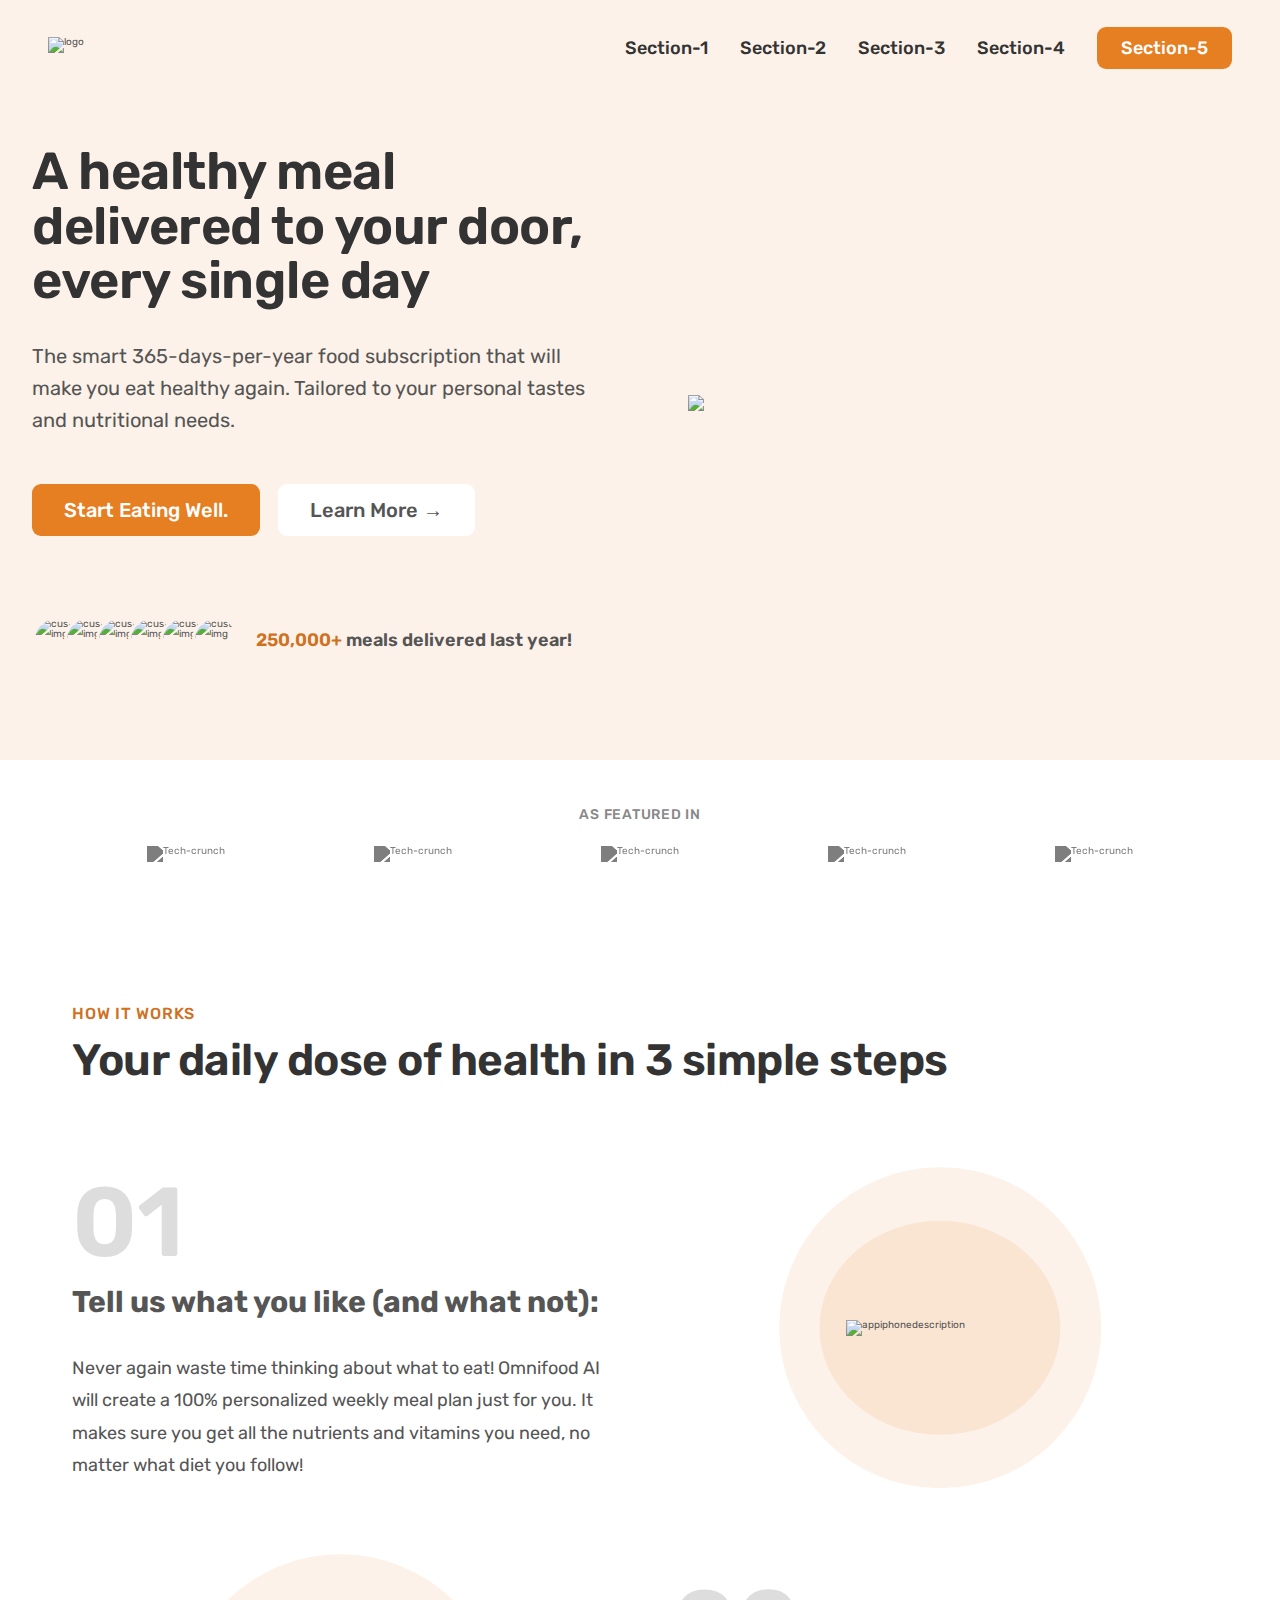
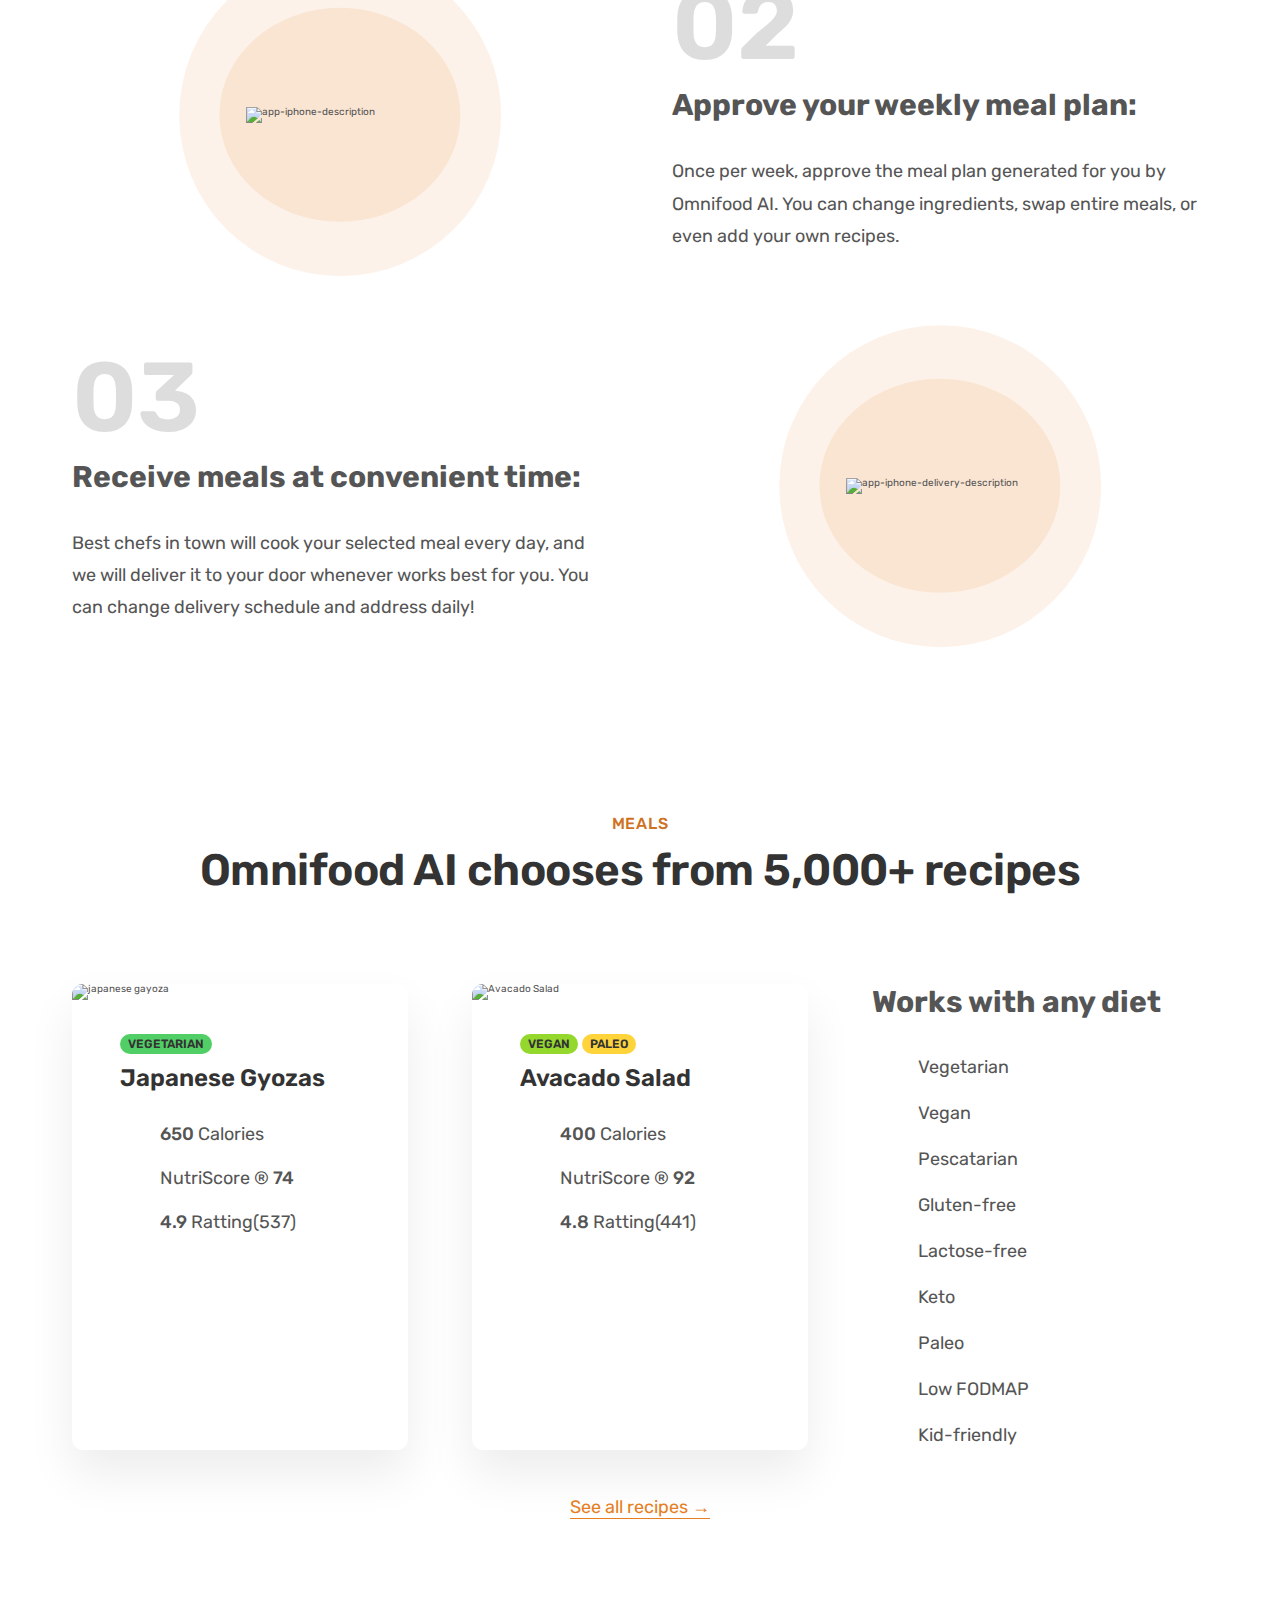
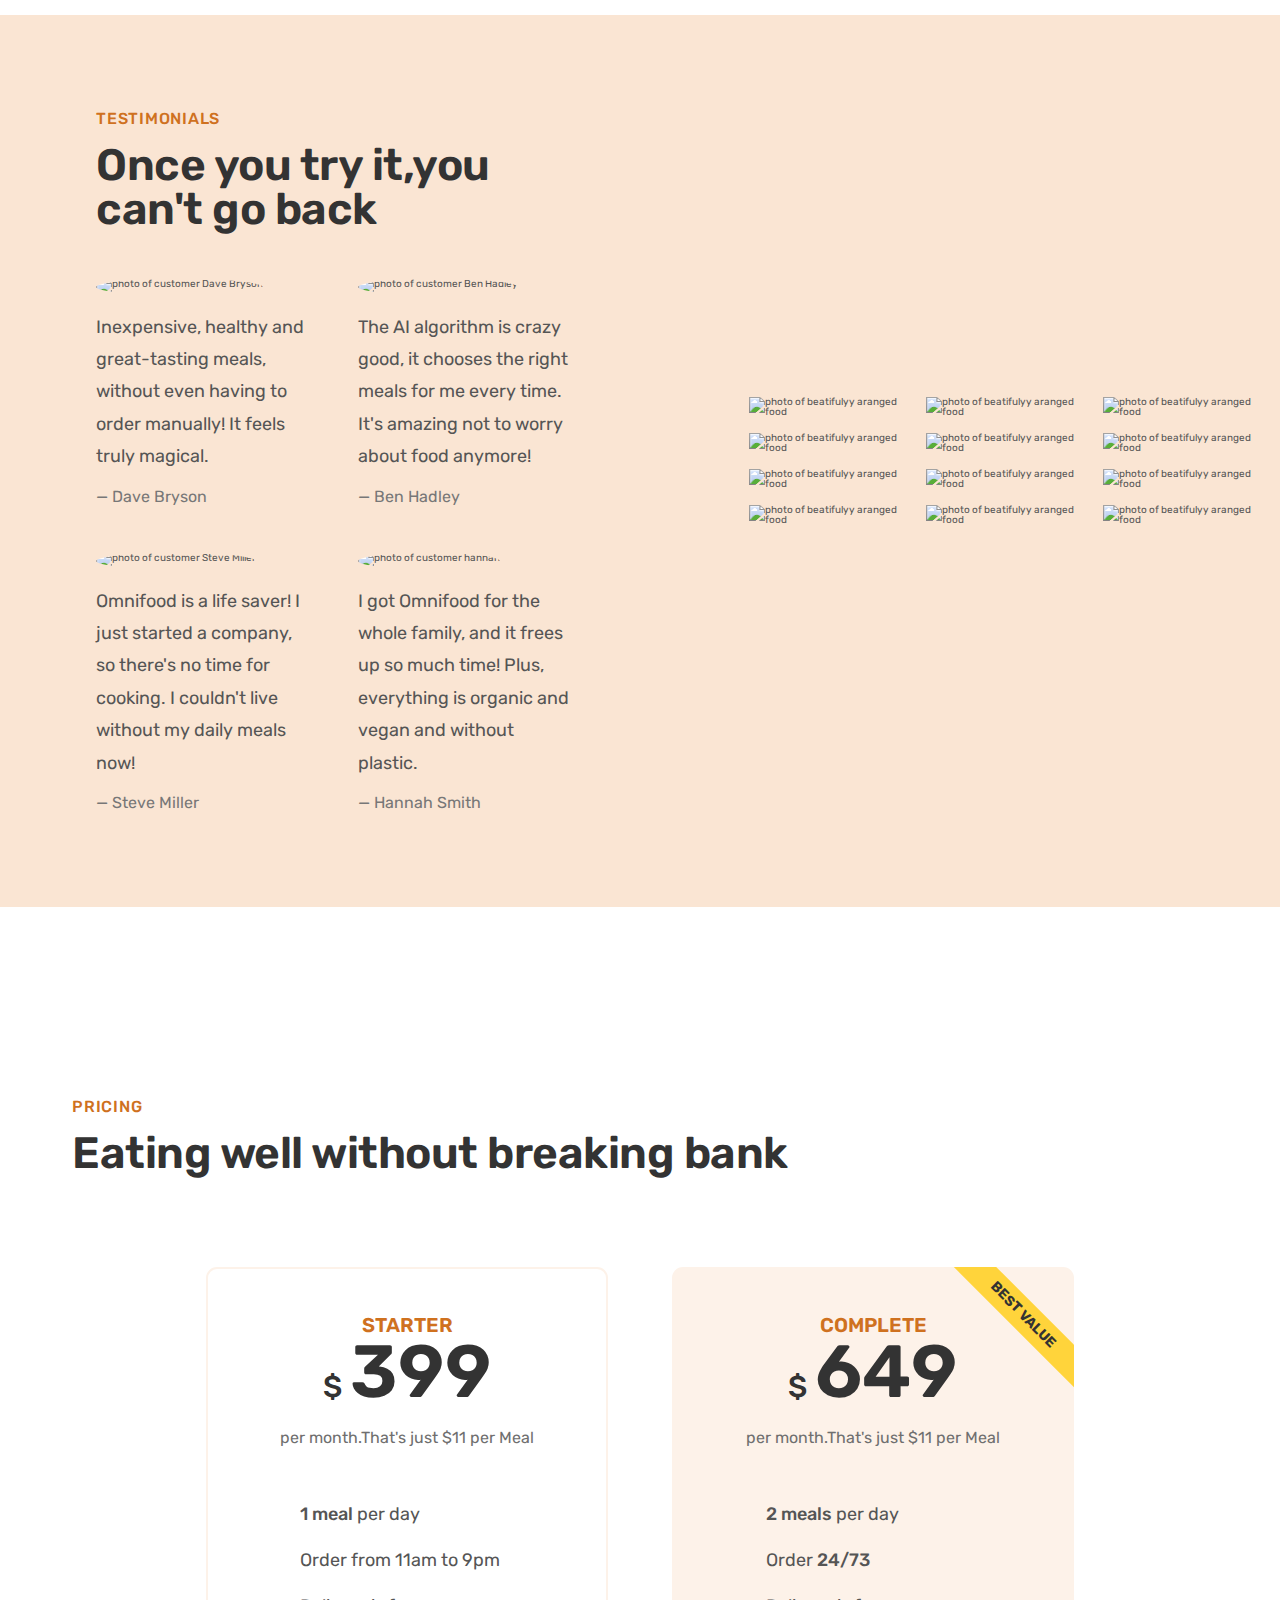
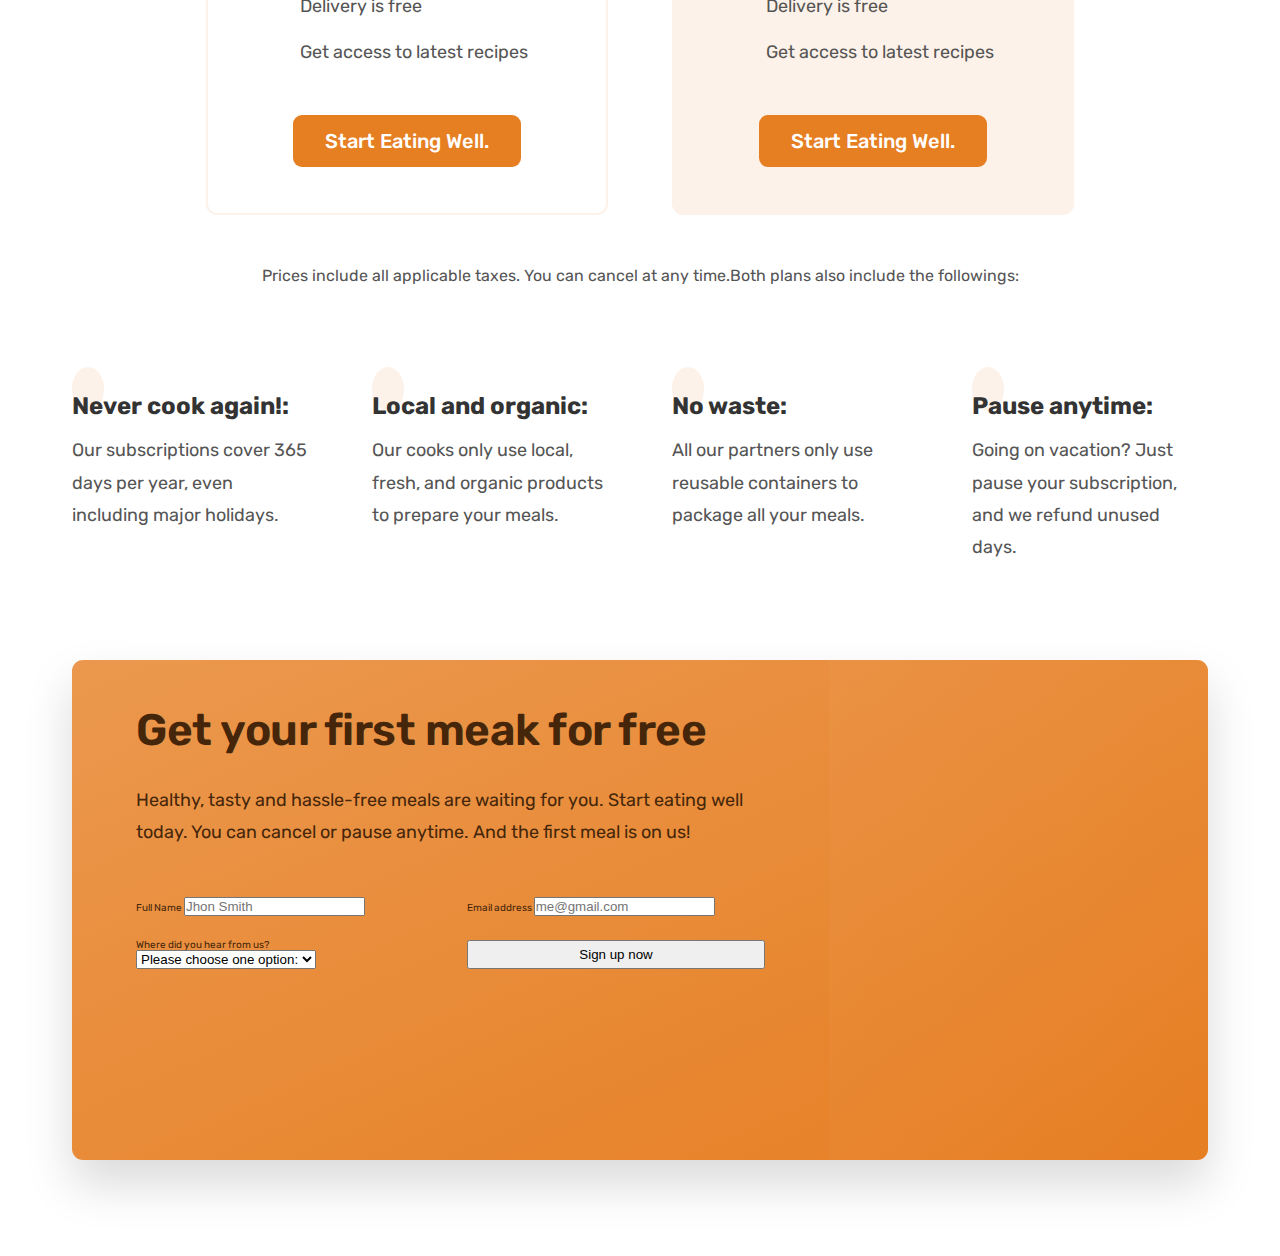
==== page.html @ 3b4ee0fd "todays work on project" ====
<!DOCTYPE html>
<html lang="en">
  <head>
    <meta charset="UTF-8" />
    <meta name="viewport" content="width=device-width, initial-scale=1.0" />
    <title>Document</title>
    <script
      type="module"
      src="https://unpkg.com/ionicons@7.1.0/dist/ionicons/ionicons.esm.js"
    ></script>
    <script
      nomodule
      src="https://unpkg.com/ionicons@7.1.0/dist/ionicons/ionicons.js"
    ></script>
    <link href="./general.css" rel="stylesheet" />
    <link href="./style.css" rel="stylesheet" />
    <link rel="preconnect" href="https://fonts.googleapis.com" />
    <link rel="preconnect" href="https://fonts.gstatic.com" crossorigin />
    <link
      href="https://fonts.googleapis.com/css2?family=Hind:wght@300;400;500;600;700&family=Inter:wght@100..900&display=swap"
      rel="stylesheet"
    />
    <link
      href="https://fonts.googleapis.com/css2?family=Hind:wght@300;400;500;600;700&family=Inter:wght@100..900&family=Rubik:ital,wght@0,300..900;1,300..900&display=swap"
      rel="stylesheet"
    />
  </head>
  <body>
    <header class="header">
      <img class="logo" alt="logo" src="./content/img/omnifood-logo.png" />
      <nav class="Head-Nav">
        <ul class="Head-Nav-List">
          <li><a class="Head-Nav-link" href="#section1">Section-1</a></li>
          <li><a class="Head-Nav-link" href="#section2">Section-2</a></li>
          <li><a class="Head-Nav-link" href="#section3">Section-3</a></li>
          <li><a class="Head-Nav-link" href="#section4">Section-4</a></li>
          <li>
            <a class="Head-Nav-link Nav-lst" href="#section5">Section-5</a>
          </li>
        </ul>
      </nav>
    </header>
    <main>
      <section class="Hero-Section" id="section1">
        <div class="Hero-Card">
          <div class="Hero-Text-Area">
            <h1 class="Hero-Branding Heading-Primary">
              A healthy meal delivered to your door, every single day
            </h1>
            <p class="Hero-Summary">
              The smart 365-days-per-year food subscription that will make you
              eat healthy again. Tailored to your personal tastes and
              nutritional needs.
            </p>
            <a href="#" class="btn Hero-btn-1 marginri816px"
              >Start Eating Well.
            </a>
            <a href="#" class="btn Hero-btn-2">Learn More &rarr;</a>
            <div class="Delivered-Meals">
              <div class="Delivered-Images">
                <img
                  src="./content/img/customers/customer-1.jpg"
                  alt="cust-img"
                />
                <img
                  src="./content/img/customers/customer-2.jpg"
                  alt="cust-img"
                />
                <img
                  src="./content/img/customers/customer-3.jpg"
                  alt="cust-img"
                />
                <img
                  src="./content/img/customers/customer-4.jpg"
                  alt="cust-img"
                />
                <img
                  src="./content/img/customers/customer-5.jpg"
                  alt="cust-img"
                />
                <img
                  src="./content/img/customers/customer-6.jpg"
                  alt="cust-img"
                />
              </div>
              <p class="Delivere-Text">
                <span>250,000+ </span>meals delivered last year!
              </p>
            </div>
          </div>
          <div class="Hero-Img-Area">
            <img src="./content/img/hero.png" class="Heroimg" />
          </div>
        </div>
      </section>

      <section class="Featured-Section" id="section2">
        <div class="container">
          <h2 class="Featured-Heading">AS Featured In</h2>
          <div class="Logos">
            <img
              class="Five-Logo Featured-img"
              alt="Tech-crunch"
              src="./content/img/logos/techcrunch.png"
            />
            <img
              class="Five-Logo Featured-img"
              alt="Tech-crunch"
              src="./content/img/logos/business-insider.png"
            />
            <img
              class="Five-Logo Featured-img"
              alt="Tech-crunch"
              src="./content/img/logos/the-new-york-times.png"
            />
            <img
              class="Five-Logo Featured-img"
              alt="Tech-crunch"
              src="./content/img/logos/forbes.png"
            />
            <img
              class="Five-Logo Featured-img"
              alt="Tech-crunch"
              src="./content/img/logos/usa-today.png"
            />
          </div>
        </div>
      </section>

      <section class="How-It-Works" id="section3">
        <div class="container HW-Headings">
          <span class="Sub-Heading-HW-MS">How It Works</span>
          <h2 class="Secondary-Heading">
            Your daily dose of health in 3 simple steps
          </h2>
        </div>
        <div class="container grid grid-2-cols grid-v-alignCent">
          <!-- Step 01 -->
          <div class="HW-Text-Box">
            <p class="HW-Number">01</p>
            <h3 class="Tertiary-Heading">
              Tell us what you like (and what not):
            </h3>
            <p class="HW-Description">
              Never again waste time thinking about what to eat! Omnifood AI
              will create a 100% personalized weekly meal plan just for you. It
              makes sure you get all the nutrients and vitamins you need, no
              matter what diet you follow!
            </p>
          </div>
          <div class="HW-Image-Box">
            <img
              class="HW-Img"
              src="./content/img/app/app-screen-1.png"
              alt="appiphonedescription"
            />
          </div>
          <!-- Step 02 -->
          <div class="HW-Image-Box">
            <img
              class="HW-Img"
              src="./content/img/app/app-screen-2.png"
              alt="app-iphone-description"
            />
          </div>
          <div class="HW-Text-Box">
            <p class="HW-Number">02</p>
            <h3 class="Tertiary-Heading">Approve your weekly meal plan:</h3>
            <p class="HW-Description">
              Once per week, approve the meal plan generated for you by Omnifood
              AI. You can change ingredients, swap entire meals, or even add
              your own recipes.
            </p>
          </div>
          <!-- Step 03 -->
          <div class="HW-Text-Box">
            <p class="HW-Number">03</p>
            <h3 class="Tertiary-Heading">Receive meals at convenient time:</h3>
            <p class="HW-Description">
              Best chefs in town will cook your selected meal every day, and we
              will deliver it to your door whenever works best for you. You can
              change delivery schedule and address daily!
            </p>
          </div>
          <div class="HW-Image-Box">
            <img
              class="HW-Img"
              src="./content/img/app/app-screen-3.png"
              alt="app-iphone-delivery-description"
            />
          </div>
        </div>
      </section>
      <section class="Section-Meals">
        <div class="container MS-Headings Center-Text">
          <span class="Sub-Heading-HW-MS">Meals</span>
          <h2 class="Secondary-Heading">
            Omnifood AI chooses from 5,000+ recipes
          </h2>
        </div>
        <div class="container grid grid-3-cols marginbot48px">
          <div class="Meal">
            <img
              class="Meal-Img Meal-Img1"
              src="./content/img/meals/meal-1.jpg"
              alt="japanese gayoza"
            />
            <div class="Meal-Content">
              <div class="Meal-Tag">
                <span class="Tag Vegetarian">Vegetarian</span>
              </div>
              <p class="Meal-Title">Japanese Gyozas</p>

              <ul class="Meal-Attributes">
                <li class="Meal-Attribute">
                  <ion-icon
                    class="Attribut-Icon"
                    name="flame-outline"
                  ></ion-icon
                  ><span><strong>650</strong> Calories</span>
                </li>
                <li class="Meal-Attribute">
                  <ion-icon
                    class="Attribut-Icon"
                    name="restaurant-outline"
                  ></ion-icon
                  ><span>NutriScore &reg; <strong>74</strong></span>
                </li>
                <li class="Meal-Attribute">
                  <ion-icon class="Attribut-Icon" name="star-outline"></ion-icon
                  ><span><strong>4.9</strong> Ratting(537)</span>
                </li>
              </ul>
            </div>
          </div>

          <div class="Meal">
            <img
              class="Meal-Img Meal-Img1"
              src="./content/img/meals/meal-2.jpg"
              alt="Avacado Salad"
            />
            <div class="Meal-Content">
              <div class="Meal-Tag">
                <span class="Tag Vegan">Vegan</span>
                <span class="Tag Paleo">Paleo</span>
              </div>
              <p class="Meal-Title">Avacado Salad</p>

              <ul class="Meal-Attributes">
                <li class="Meal-Attribute">
                  <ion-icon
                    class="Attribut-Icon"
                    name="flame-outline"
                  ></ion-icon
                  ><span><strong>400</strong> Calories</span>
                </li>
                <li class="Meal-Attribute">
                  <ion-icon
                    class="Attribut-Icon"
                    name="restaurant-outline"
                  ></ion-icon
                  ><span>NutriScore &reg; <strong>92</strong></span>
                </li>
                <li class="Meal-Attribute">
                  <ion-icon class="Attribut-Icon" name="star-outline"></ion-icon
                  ><span><strong>4.8</strong> Ratting(441)</span>
                </li>
              </ul>
            </div>
          </div>
          <div class="List-Of-Diets">
            <h3 class="Tertiary-Heading">Works with any diet</h3>
            <ul class="Diets List">
              <li class="List-Item">
                <ion-icon class="List-Icon" name="checkmark-outline"></ion-icon>
                <span>Vegetarian</span>
              </li>
              <li class="List-Item">
                <ion-icon class="List-Icon" name="checkmark-outline"></ion-icon>
                <span>Vegan</span>
              </li>
              <li class="List-Item">
                <ion-icon class="List-Icon" name="checkmark-outline"></ion-icon>
                <span>Pescatarian</span>
              </li>
              <li class="List-Item">
                <ion-icon class="List-Icon" name="checkmark-outline"></ion-icon>
                <span>Gluten-free</span>
              </li>
              <li class="List-Item">
                <ion-icon class="List-Icon" name="checkmark-outline"></ion-icon>
                <span>Lactose-free</span>
              </li>
              <li class="List-Item">
                <ion-icon class="List-Icon" name="checkmark-outline"></ion-icon>
                <span>Keto</span>
              </li>
              <li class="List-Item">
                <ion-icon class="List-Icon" name="checkmark-outline"></ion-icon>
                <span>Paleo</span>
              </li>
              <li class="List-Item">
                <ion-icon class="List-Icon" name="checkmark-outline"></ion-icon>
                <span>Low FODMAP</span>
              </li>
              <li class="List-Item">
                <ion-icon class="List-Icon" name="checkmark-outline"></ion-icon>
                <span>Kid-friendly</span>
              </li>
            </ul>
          </div>
        </div>
        <div class="container All-Recipes">
          <a href="#" class="Link">See all recipes &rarr;</a>
        </div>
      </section>
      <section class="Testimonial-Section grid grid-2-cols">
        <div class="Tesimonials-conatiner">
          <span class="Sub-Heading-HW-MS">Testimonials</span>
          <h2 style="margin-bottom: 4.8rem" class="Secondary-Heading">
            Once you try it,you can't go back
          </h2>

          <div class="Testimonials">
            <figure class="Testimonial">
              <img
                class="Testimonial-Img"
                src="./content/img/customers/dave.jpg"
                alt="photo of customer Dave Bryson"
              />
              <blockquote>
                Inexpensive, healthy and great-tasting meals, without even
                having to order manually! It feels truly magical.
              </blockquote>
              <p class="Testimonial-Customer-name">&mdash; Dave Bryson</p>
            </figure>
            <figure class="Testimonial">
              <img
                class="Testimonial-Img"
                src="./content/img/customers/ben.jpg"
                alt="photo of customer Ben Hadley"
              />
              <blockquote>
                The AI algorithm is crazy good, it chooses the right meals for
                me every time. It's amazing not to worry about food anymore!
              </blockquote>
              <p class="Testimonial-Customer-name">&mdash; Ben Hadley</p>
            </figure>
            <figure class="Testimonial">
              <img
                class="Testimonial-Img"
                src="./content/img/customers/steve.jpg"
                alt="photo of customer Steve Miller"
              />
              <blockquote>
                Omnifood is a life saver! I just started a company, so there's
                no time for cooking. I couldn't live without my daily meals now!
              </blockquote>
              <p class="Testimonial-Customer-name">&mdash; Steve Miller</p>
            </figure>
            <figure class="Testimonial">
              <img
                class="Testimonial-Img"
                src="./content/img/customers/hannah.jpg"
                alt="photo of customer hannah"
              />
              <blockquote>
                I got Omnifood for the whole family, and it frees up so much
                time! Plus, everything is organic and vegan and without plastic.
              </blockquote>
              <p class="Testimonial-Customer-name">&mdash; Hannah Smith</p>
            </figure>
          </div>
        </div>
        <div class="Gallery">
          <figure class="Gallery-Item">
            <img
              src="./content/img/gallery/gallery-1.jpg"
              alt="photo of beatifulyy aranged food"
              class="Galley-Item-Img"
            />
          </figure>
          <figure class="Gallery-Item">
            <img
              src="./content/img/gallery/gallery-2.jpg"
              alt="photo of beatifulyy aranged food"
              class="Galley-Item-Img"
            />
          </figure>
          <figure class="Gallery-Item">
            <img
              src="./content/img/gallery/gallery-3.jpg"
              alt="photo of beatifulyy aranged food"
              class="Galley-Item-Img"
            />
          </figure>
          <figure class="Gallery-Item">
            <img
              src="./content/img/gallery/gallery-4.jpg"
              alt="photo of beatifulyy aranged food"
              class="Galley-Item-Img"
            />
          </figure>
          <figure class="Gallery-Item">
            <img
              src="./content/img/gallery/gallery-5.jpg"
              alt="photo of beatifulyy aranged food"
              class="Galley-Item-Img"
            />
          </figure>
          <figure class="Gallery-Item">
            <img
              src="./content/img/gallery/gallery-6.jpg"
              alt="photo of beatifulyy aranged food"
              class="Galley-Item-Img"
            />
          </figure>
          <figure class="Gallery-Item">
            <img
              src="./content/img/gallery/gallery-7.jpg"
              alt="photo of beatifulyy aranged food"
              class="Galley-Item-Img"
            />
          </figure>
          <figure class="Gallery-Item">
            <img
              src="./content/img/gallery/gallery-8.jpg"
              alt="photo of beatifulyy aranged food"
              class="Galley-Item-Img"
            />
          </figure>
          <figure class="Gallery-Item">
            <img
              src="./content/img/gallery/gallery-9.jpg"
              alt="photo of beatifulyy aranged food"
              class="Galley-Item-Img"
            />
          </figure>
          <figure class="Gallery-Item">
            <img
              src="./content/img/gallery/gallery-10.jpg"
              alt="photo of beatifulyy aranged food"
              class="Galley-Item-Img"
            />
          </figure>
          <figure class="Gallery-Item">
            <img
              src="./content/img/gallery/gallery-11.jpg"
              alt="photo of beatifulyy aranged food"
              class="Galley-Item-Img"
            />
          </figure>
          <figure class="Gallery-Item">
            <img
              src="./content/img/gallery/gallery-1.jpg"
              alt="photo of beatifulyy aranged food"
              class="Galley-Item-Img"
            />
          </figure>
        </div>
      </section>
      <section class="Pricing-Section">
        <div class="container MS-Headings">
          <span class="Sub-Heading-HW-MS">Pricing</span>
          <h2 class="Secondary-Heading">Eating well without breaking bank</h2>
        </div>
        <div class="container grid grid-2-cols marginbot48px">
          <div class="pricing-plan pricing-plan-starter">
            <header class="plan-header">
              <p class="plan-name">starter</p>
              <p class="plan-price"><span>$</span>399</p>
              <p class="plan-text">per month.That's just $11 per Meal</p>
            </header>
            <ul class="Diets List">
              <li class="List-Item">
                <ion-icon class="List-Icon" name="checkmark-outline"></ion-icon>
                <span><strong>1 meal</strong> per day</span>
              </li>
              <li class="List-Item">
                <ion-icon class="List-Icon" name="checkmark-outline"></ion-icon>
                <span>Order from 11am to 9pm</span>
              </li>
              <li class="List-Item">
                <ion-icon class="List-Icon" name="checkmark-outline"></ion-icon>
                <span>Delivery is free</span>
              </li>
              <li class="List-Item">
                <ion-icon class="List-Icon" name="close-outline"></ion-icon>
                <span>Get access to latest recipes</span>
              </li>
            </ul>
            <div class="plan-signup">
              <a href="#" class="btn Hero-btn-1">Start Eating Well. </a>
            </div>
          </div>
          <div class="pricing-plan pricing-plan-complete">
            <header class="plan-header">
              <p class="plan-name">Complete</p>
              <p class="plan-price"><span>$</span>649</p>
              <p class="plan-text">per month.That's just $11 per Meal</p>
            </header>
            <ul class="Diets List">
              <li class="List-Item">
                <ion-icon class="List-Icon" name="checkmark-outline"></ion-icon>
                <span><strong>2 meals</strong> per day</span>
              </li>
              <li class="List-Item">
                <ion-icon class="List-Icon" name="checkmark-outline"></ion-icon>
                <span>Order <strong>24/73</strong></span>
              </li>
              <li class="List-Item">
                <ion-icon class="List-Icon" name="checkmark-outline"></ion-icon>
                <span>Delivery is free</span>
              </li>
              <li class="List-Item">
                <ion-icon class="List-Icon" name="checkmark-outline"></ion-icon>
                <span>Get access to latest recipes</span>
              </li>
            </ul>
            <div class="plan-signup">
              <a href="#" class="btn Hero-btn-1">Start Eating Well. </a>
            </div>
          </div>
        </div>
        <div class="container grid">
          <aside class="Plan-Details">
            Prices include all applicable taxes. You can cancel at any time.Both
            plans also include the followings:
          </aside>
        </div>
        <div class="container grid grid-4-cols">
          <div class="features">
            <ion-icon class="feature-icon" name="infinite-outline"></ion-icon>
            <p class="featur-tittle">Never cook again!:</p>
            <p class="feature-content">
              Our subscriptions cover 365 days per year, even including major
              holidays.
            </p>
          </div>
          <div class="features">
            <ion-icon class="feature-icon" name="nutrition-outline"></ion-icon>
            <p class="featur-tittle">Local and organic:</p>
            <p class="feature-content">
              Our cooks only use local, fresh, and organic products to prepare
              your meals.
            </p>
          </div>
          <div class="features">
            <ion-icon class="feature-icon" name="leaf-outline"></ion-icon>
            <p class="featur-tittle">No waste:</p>
            <p class="feature-content">
              All our partners only use reusable containers to package all your
              meals.
            </p>
          </div>
          <div class="features">
            <ion-icon class="feature-icon" name="pause-outline"></ion-icon>
            <p class="featur-tittle">Pause anytime:</p>
            <p class="feature-content">
              Going on vacation? Just pause your subscription, and we refund
              unused days.
            </p>
          </div>
        </div>
      </section>
      <section class="CTA-Section">
        <div class="container">
          <div class="CTA-Layout">
            <div class="CTA-Textbox">
              <h2 class="Secondary-Heading">Get your first meak for free</h2>
              <p class="CTA-Text">
                Healthy, tasty and hassle-free meals are waiting for you. Start
                eating well today. You can cancel or pause anytime. And the
                first meal is on us!
              </p>
              <form class="CTA-Form" action="#">
                <div>
                  <label for="full-name">Full Name</label>
                  <input
                    id="full-name"
                    type="text"
                    placeholder="Jhon Smith"
                    required
                  />
                </div>
                <div>
                  <label for="email">Email address</label>
                  <input
                    id="email"
                    type="email"
                    placeholder="me@gmail.com"
                    required
                  />
                </div>
                <div>
                  <label for="select-where">Where did you hear from us?</label>
                  <select id="select-where" required>
                    <option value="">Please choose one option:</option>
                    <option value="friends">Friends and family</option>
                    <option value="Youtube">Youtube</option>
                    <option value="Podcast">Podcast</option>
                    <option value="Facebook">Facebook</option>
                    <option value="advertisement">advertisement</option>
                    <option value="Others">Others</option>
                  </select>
                </div>
                <button class="CTA-Form-btn btn">Sign up now</button>
              </form>
            </div>
            <div
              class="CTA-Img"
              role="img"
              arial-label="women enjoying food"
            ></div>
          </div>
        </div>
      </section>
    </main>
  </body>
</html>
---- general.css ----
/* --01 colors
  -primary: #E67E22
  -tint:
  #fdf2e9
  #fae5d3
  -shades:
  #cf711f
  -accents:
  -grey:
  #555
  #333
   #888
  --Border-radius:----
  9px
  --font-weights:----
  default:400
  500
  600
  700 
  --line heights-----
  1(default)
  1.05
  1.6
  --linespacing------
  -0.5px
  0.75px
  --lineheight------
  1(default)
  1.05 small
  1.2 medium
  1.6 (p tag default)
*/

/*********************************************/
/* Genral   components */
/*********************************************/
html {
  font-size: 62.5%;
}

body {
  font-family: "Rubik", sans-serif;
  line-height: 1;
  font-weight: 400;
  color: #555;
}

* {
  margin: 0;
  padding: 0;
  box-sizing: border-box;
}

.Heading-Primary,
.Secondary-Heading {
  font-weight: 600;
  letter-spacing: -0.5px;
  color: #333;
}

.Heading-Primary {
  font-size: 5.2rem;
  line-height: 1.05;
  margin-bottom: 3.2rem;
}
.Secondary-Heading {
  font-size: 4.4rem;
}

.Tertiary-Heading {
  font-size: 3rem;
  line-height: 1.2;
  margin-bottom: 3.2rem;
}

.container {
  max-width: 120rem;
  margin: 0 auto;
  padding: 0 3.2rem;
}

.grid {
  display: grid;
  row-gap: 9.6rem;
  column-gap: 6.4rem;
}

.grid:not(:last-child) {
  margin-bottom: 9.6rem;
}
.grid-2-cols {
  grid-template-columns: repeat(2, 1fr);
}

.grid-3-cols {
  grid-template-columns: repeat(3, 1fr);
}

.grid-4-cols {
  grid-template-columns: repeat(4, 1fr);
}

.grid-v-alignCent {
  align-items: center;
}

.Sub-Heading-HW-MS {
  display: block;
  font-size: 1.6rem;
  font-weight: 500;
  color: #cf711f;
  text-transform: uppercase;
  margin-bottom: 1.6rem;
  letter-spacing: 0.75px;
}

.List {
  list-style: none;
  display: flex;
  flex-direction: column;
  gap: 1.6rem;
  /* padding: 0; */
}

.List-Item {
  font-size: 1.8rem;
  display: flex;
  align-items: center;
  gap: 1.6rem;
}
.List-Icon {
  width: 3rem;
  height: 3rem;
  color: #e67e22;
}

strong {
  font-weight: 500;
}

.Link:visited,
.Link:link {
  color: #e67e22;
  text-decoration: none;
  border-bottom: 1px solid currentColor;
  padding-bottom: 2px;
  display: inline-block;
}
.Link:hover,
.Link:active {
  color: #cf711f;
  border-bottom: 1px solid transparent;
  transition: all 0.3s;
}
/**************** 
Helper classes 
*****************/
.marginri816px {
  margin-right: 1.6rem !important;
}
.marginbot48px {
  margin-bottom: 48px !important;
}
.Center-Text {
  text-align: center;
}
---- style.css ----
/*********************************************/
/* Header Section */
/*********************************************/
.header {
  display: flex;
  justify-content: space-between;
  align-items: center;
  background-color: #fdf2e9;
  height: 9.6rem;
  padding: 0 4.8rem;
}

.logo {
  height: 2.2rem;
}
/*********************************************/
/* Navigation-Header Section */
/*********************************************/
.Head-Nav-List {
  list-style: none;
  /* text-decoration: none; */
  display: flex;
  gap: 3.2rem;
  align-items: center;
}
.Head-Nav-link:link,
.Head-Nav-link:visited {
  text-decoration: none;
  font-weight: 500;
  color: #333;
  font-size: 1.8rem;
  transition: all 0.3s;
  display: inline-block;
}
.Head-Nav-link:active,
.Head-Nav-link:hover {
  color: #cf711f;
}
.Nav-lst:link,
.Nav-lst:visited {
  padding: 1.2rem 2.4rem;
  border-radius: 9px;
  background-color: #e67e22;
  color: #fff;
}
.Nav-lst:hover,
.Nav-lst:active {
  background-color: #cf711f;
  color: #fff;
}

/*********************************************/
/* Hero Section */
/*********************************************/

.Hero-Section {
  background-color: #fdf2e9;
  padding: 4.8rem 0 9.6rem 0;
}

.Hero-Card {
  display: grid;
  grid-template-columns: 1fr 1fr;
  max-width: 130rem;
  gap: 9.6rem;
  margin: 0 auto;
  align-items: center;
  padding: 0 3.2rem;
}

.Hero-Text-Area {
}

.Hero-Branding {
  font-size: 5.2rem;
  line-height: 1.05;
  font-weight: 600;
  letter-spacing: -0.5px;
  margin-bottom: 3.2rem;
  color: #333;
}

.Hero-Summary {
  font-size: 2rem;
  line-height: 1.6;
  margin-bottom: 4.8rem;
  /* text-align: left; */
}

.Hero-Img-Area {
}

.Heroimg {
  width: 100%;
  /* text-shadow: 1px 1px 2px #555; */
}

.btn:link,
.btn:visited {
  padding: 1.6rem 3.2rem;
  font-size: 2rem;
  border-radius: 9px;
  text-decoration: none;
  display: inline-block;
  transition: a 0.3s;
  font-weight: 500;
}

.Hero-btn-1:link,
.Hero-btn-1:visited {
  background-color: #e67e22;
  color: #fff;
}

.Hero-btn-1:hover,
.Hero-btn-1:active {
  background-color: #cf711f;
  color: #fff;
}

.Hero-btn-2 {
  background-color: #fff;
  color: #555;
}

.Hero-btn-2:hover,
.Hero-btn-2:active {
  background-color: #fdf2e9;
  /* color: #fff; */
  box-shadow: inset 0 0 0 3px #fff;
}

.Delivered-Meals {
  display: flex;
  margin-top: 8rem;
  align-items: center;
  gap: 1.6rem;
}

.Delivered-Images {
  display: flex;
}

.Delivered-Images img {
  border-radius: 50%;
  height: 4.8rem;
  width: 4.8rem;
  margin-right: -1.6rem;
  border: 3px solid #fdf2e9;
}

.Delivered-Images img:last-child {
  margin: 0;
}

.Delivere-Text {
  font-size: 1.8rem;
  font-weight: 600;
}

.Delivere-Text span {
  color: #cf711f;
}
/*********************************************/
/* How It Works Section */
/*********************************************/
.Featured-Section {
  padding: 4.8rem 0 3.2rem 0;
}
.Featured-Heading {
  font-size: 1.4rem;
  text-transform: uppercase;
  font-weight: 500;
  text-align: center;
  letter-spacing: 0.75px;
  margin-bottom: 2.4rem;
  color: #888;
}
.Logos {
  display: flex;
  justify-content: space-around;
}
.Five-Logo {
  height: 3.2rem;
  filter: brightness(0);
  opacity: 50%;
}
/*********************************************/
/* How It Works Section */
/*********************************************/
.How-It-Works {
  padding: 9.6rem 0;
}
.HW-Headings {
  margin-bottom: 9.2rem;
}

/* .HW-Text-Box {
} */

.HW-Number {
  font-size: 9.8rem;
  font-weight: 600;
  color: #ddd;
  margin-bottom: 1.2rem;
}
.HW-Description {
  font-size: 1.8rem;
  /* font-weight: 400; */
  line-height: 1.8;
}

.HW-Image-Box {
  display: flex;
  align-items: center;
  justify-content: center;
  position: relative;
}

.HW-Img {
  width: 35%;
  z-index: 10;
}
.HW-Image-Box::before {
  content: "";
  display: block;
  width: 60%;
  padding-bottom: 60%;
  background-color: #fdf2e9;
  position: absolute;
  top: 50%;
  left: 50%;
  transform: translate(-50%, -50%);
  border-radius: 50%;
  z-index: -2;
}
.HW-Image-Box::after {
  content: "";
  display: block;
  width: 45%;
  padding-bottom: 40%;
  background-color: #fae5d3;
  position: absolute;
  top: 50%;
  left: 50%;
  transform: translate(-50%, -50%);
  border-radius: 50%;
  z-index: -1;
}

/*********************************************/
/* Meals Section */
/*********************************************/
.Section-Meals {
  padding: 9.6rem 0;
}
.MS-Headings {
  margin-bottom: 9.2rem;
}
.Meal {
  box-shadow: 0 2.4rem 4.8rem rgba(0, 0, 0, 0.075);
  border-radius: 11px;
  overflow: hidden;
}
.Meal:hover {
  transform: translateY(-1.2rem);
  overflow: hidden;
  transition: all 0.4s;
  box-shadow: 0 3.2rem 6.4rem rgba(0, 0, 0, 0.06);
}
.Meal-Img {
  width: 100%;
  overflow: hidden;
}
.Meal-Content {
  padding: 3.2rem 4.8rem 4.8rem 4.8rem;
}

.Meal-Title {
  font-size: 2.4rem;
  color: #333;
  font-weight: 600;
  margin-bottom: 3.2rem;
}
.Meal-Tag {
  margin-bottom: 1.2rem;

  display: flex;
  gap: 0.4rem;
}
.Tag {
  display: inline-block;
  padding: 0.4rem 0.8rem;
  font-size: 1.2rem;
  text-transform: uppercase;
  /* background-color: #51cf66; */
  color: #333;
  border-radius: 100px;
  font-weight: 600;
}
.Vegetarian {
  background-color: #51cf66;
}
.Vegan {
  background-color: #94d82d;
}
.Paleo {
  background-color: #ffd43b;
}
.Meal-Attributes {
  list-style: none;
  display: flex;
  flex-direction: column;
  gap: 2rem;
}
.Meal-Attribute {
  font-size: 1.8rem;
  display: flex;
  align-items: center;
  gap: 1.6rem;
}
.Attribut-Icon {
  height: 2.4rem;
  width: 2.4rem;
  color: #e67e22;
}
/* List-of-diets */
.List-Of-Diets {
}

.All-Recipes {
  text-align: center;
  font-size: 1.8rem;
}
/*********************************************/
/* Testimonial Section */
/*********************************************/

.Testimonial-Section {
  background-color: #fae5d3;
  display: grid;
  grid-template-columns: 55fr 45fr;
  align-items: center;
}
.Tesimonials-conatiner {
  padding: 9.6rem;
}
.Testimonials {
  display: grid;
  grid-template-columns: 1fr 1fr;
  gap: 4.8rem;
}
.Testimonial {
}
.Testimonial blockquote {
  font-size: 1.8rem;
  line-height: 1.8;
  margin: 1.6rem 0rem;
}
.Testimonial-Img {
  width: 6.4rem;
  border-radius: 50%;
}
.Testimonial-Customer-name {
  font-size: 1.6rem;
  color: #777;
}
.Gallery {
  display: grid;
  grid-template-columns: repeat(3, 1fr);
  gap: 1.6rem;
  padding: 1.6rem;
}
.Gallery-Item {
  overflow: hidden;
}
.Gallery-Item img {
  display: block;
  width: 100%;
  object-fit: cover;
  transition: all 0.4s;
}
.Gallery-Item img:hover {
  transform: scale(1.1);
}
/*********************************************/
/* Pricing Section */
/*********************************************/
.Pricing-Section {
  padding: 9.6rem 0;
}
.pricing-plan {
  border-radius: 11px;

  width: 75%;
}
.pricing-plan-starter {
  justify-self: flex-end;
  border: 2px solid #fdf2e9;
  padding: 4.6rem;
}
.pricing-plan-complete {
  background-color: #fdf2e9;
  padding: 4.8rem;
  position: relative;
  overflow: hidden;
}
.pricing-plan-complete::after {
  content: "Best value";
  text-transform: uppercase;
  font-size: 1.4rem;
  font-weight: 700;
  position: absolute;
  color: #333;
  top: 6%;
  right: -18%;
  background-color: #ffd43b;
  padding: 0.8rem 8rem;
  transform: rotate(45deg);
}
.plan-header {
  text-align: center;
  margin-bottom: 4.8rem;
}
.plan-name {
  color: #cf711f;
  font-weight: 600;
  font-size: 2rem;
  text-transform: uppercase;
  letter-spacing: 0.75;
}
.plan-price span {
  font-size: 3rem;
  font-weight: 500;
  margin-right: 0.8rem;
}
.plan-price {
  font-size: 7.4rem;
  font-weight: 600;
  color: #333;
  margin-bottom: 1.6rem;
}
.plan-text {
  font-size: 1.6rem;
  line-height: 1.6;
  color: #6f6f6f;
}
.plan-signup {
  text-align: center;
  margin-top: 4.8rem;
}
.Plan-Details {
  font-size: 1.6rem;
  line-height: 1.6;
  text-align: center;
}
/* features */
.features {
}
.feature-icon {
  color: #e67e22;
  height: 2.4rem;
  width: 2.4rem;
  margin-bottom: 3.2rem;
  background-color: #fdf2e9;
  padding: 1.6rem;
  border-radius: 50%;
}
.featur-tittle {
  font-size: 2.4rem;
  color: #333;
  font-weight: 700;
  margin-bottom: 1.6rem;
}

.feature-content {
  font-size: 1.8rem;
  line-height: 1.8;
}
.CTA-Layout {
  display: grid;
  grid-template-columns: 2fr 1fr;
  /* background-color: #e67e22; */
  box-shadow: 0 2.4rem 4.8rem rgba(0, 0, 0, 0.15);
  border-radius: 11px;
  background-image: linear-gradient(to right bottom, #eb984e, #e67e22);
  height: 50rem;
  margin-bottom: 9.6rem;
  overflow: hidden;
}
.CTA-Textbox .Secondary-Heading {
  color: #45260a;
  margin-bottom: 3.2rem;
}
.CTA-Text {
  font-size: 1.8rem;
  line-height: 1.8;
  margin-bottom: 4.8rem;
}
.CTA-Textbox {
  color: #45260a;
  padding: 4.8rem 6.4rem 6.4rem 6.4rem;
}

.CTA-Img {
  background-image: linear-gradient(
      to right bottom,
      hsla(28, 80%, 61%, 0.35),
      hsla(28, 80%, 52%, 0.35)
    ),
    url(./content/img/eating.jpg);
  background-size: cover;
  background-position: center;
}
.CTA-Form {
  display: grid;
  grid-template-columns: 1fr 1fr;
  column-gap: 3.2rem;
  row-gap: 2.4rem;
}
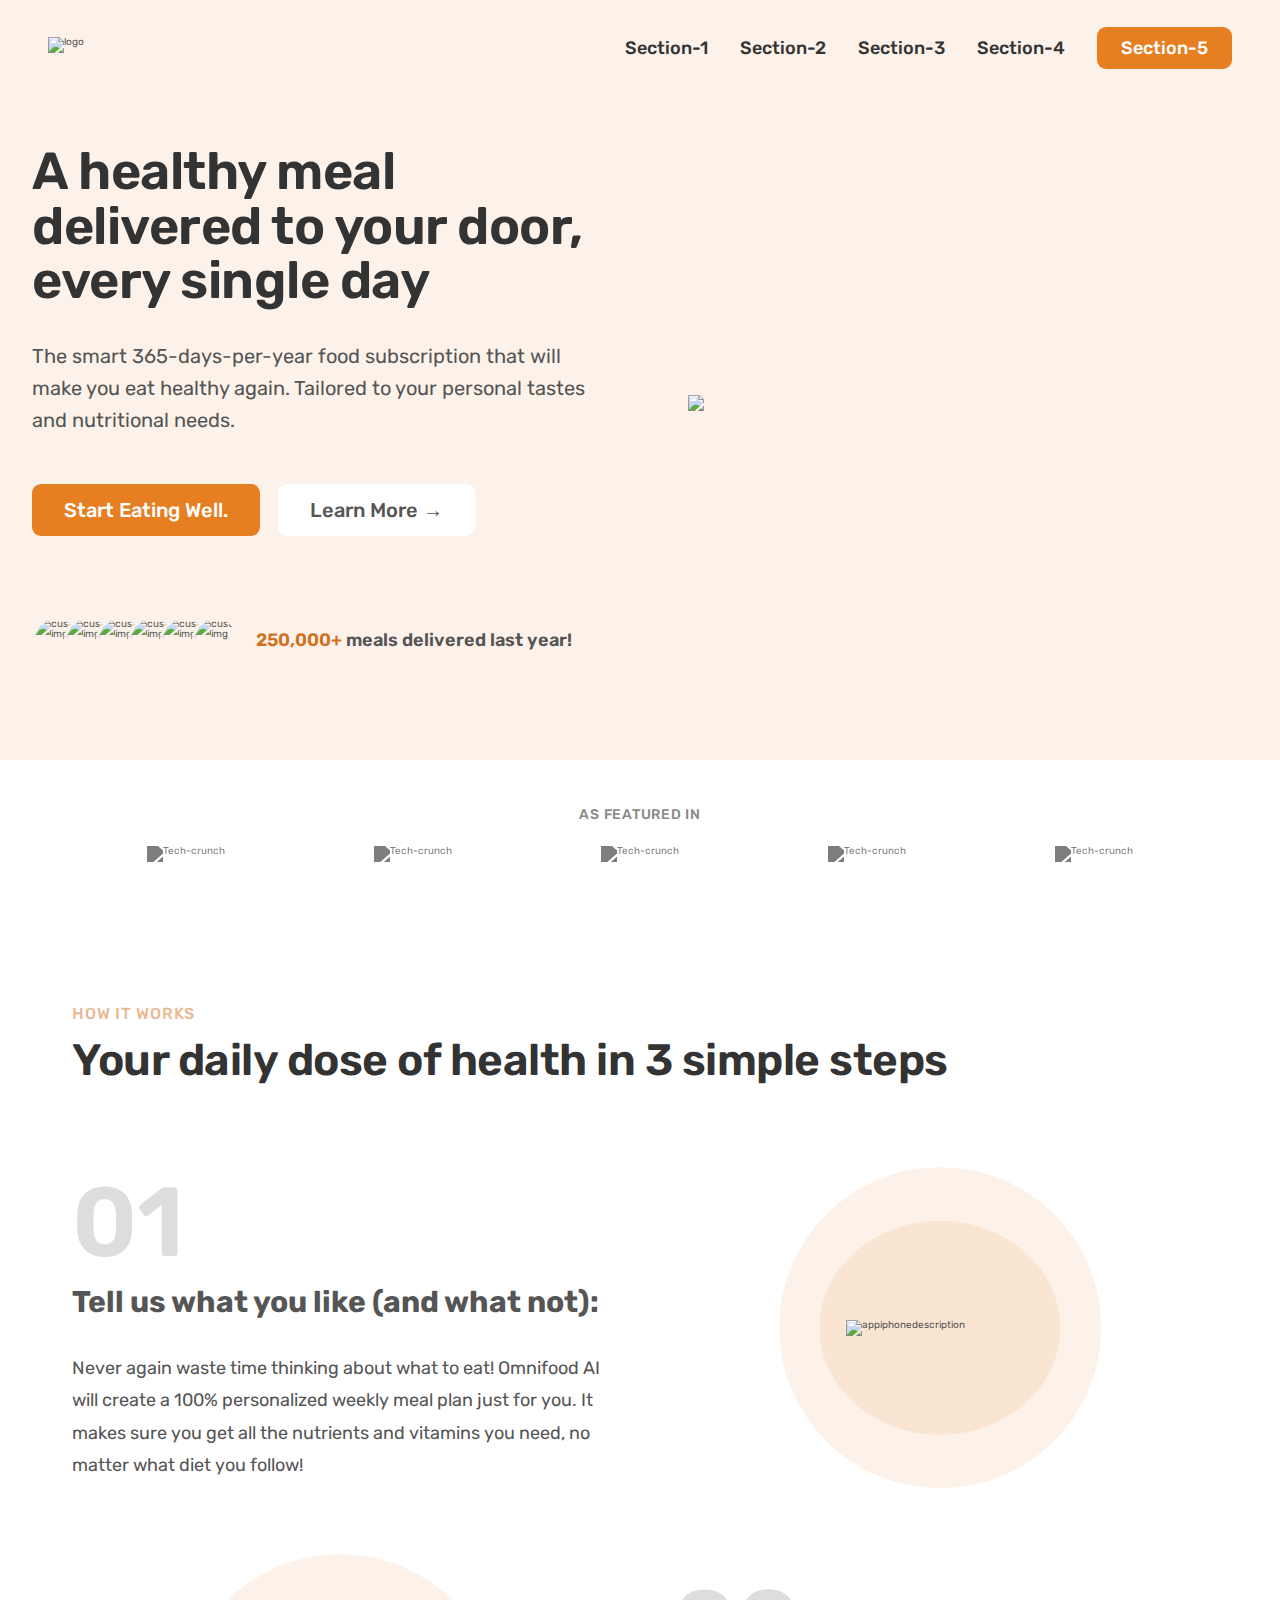
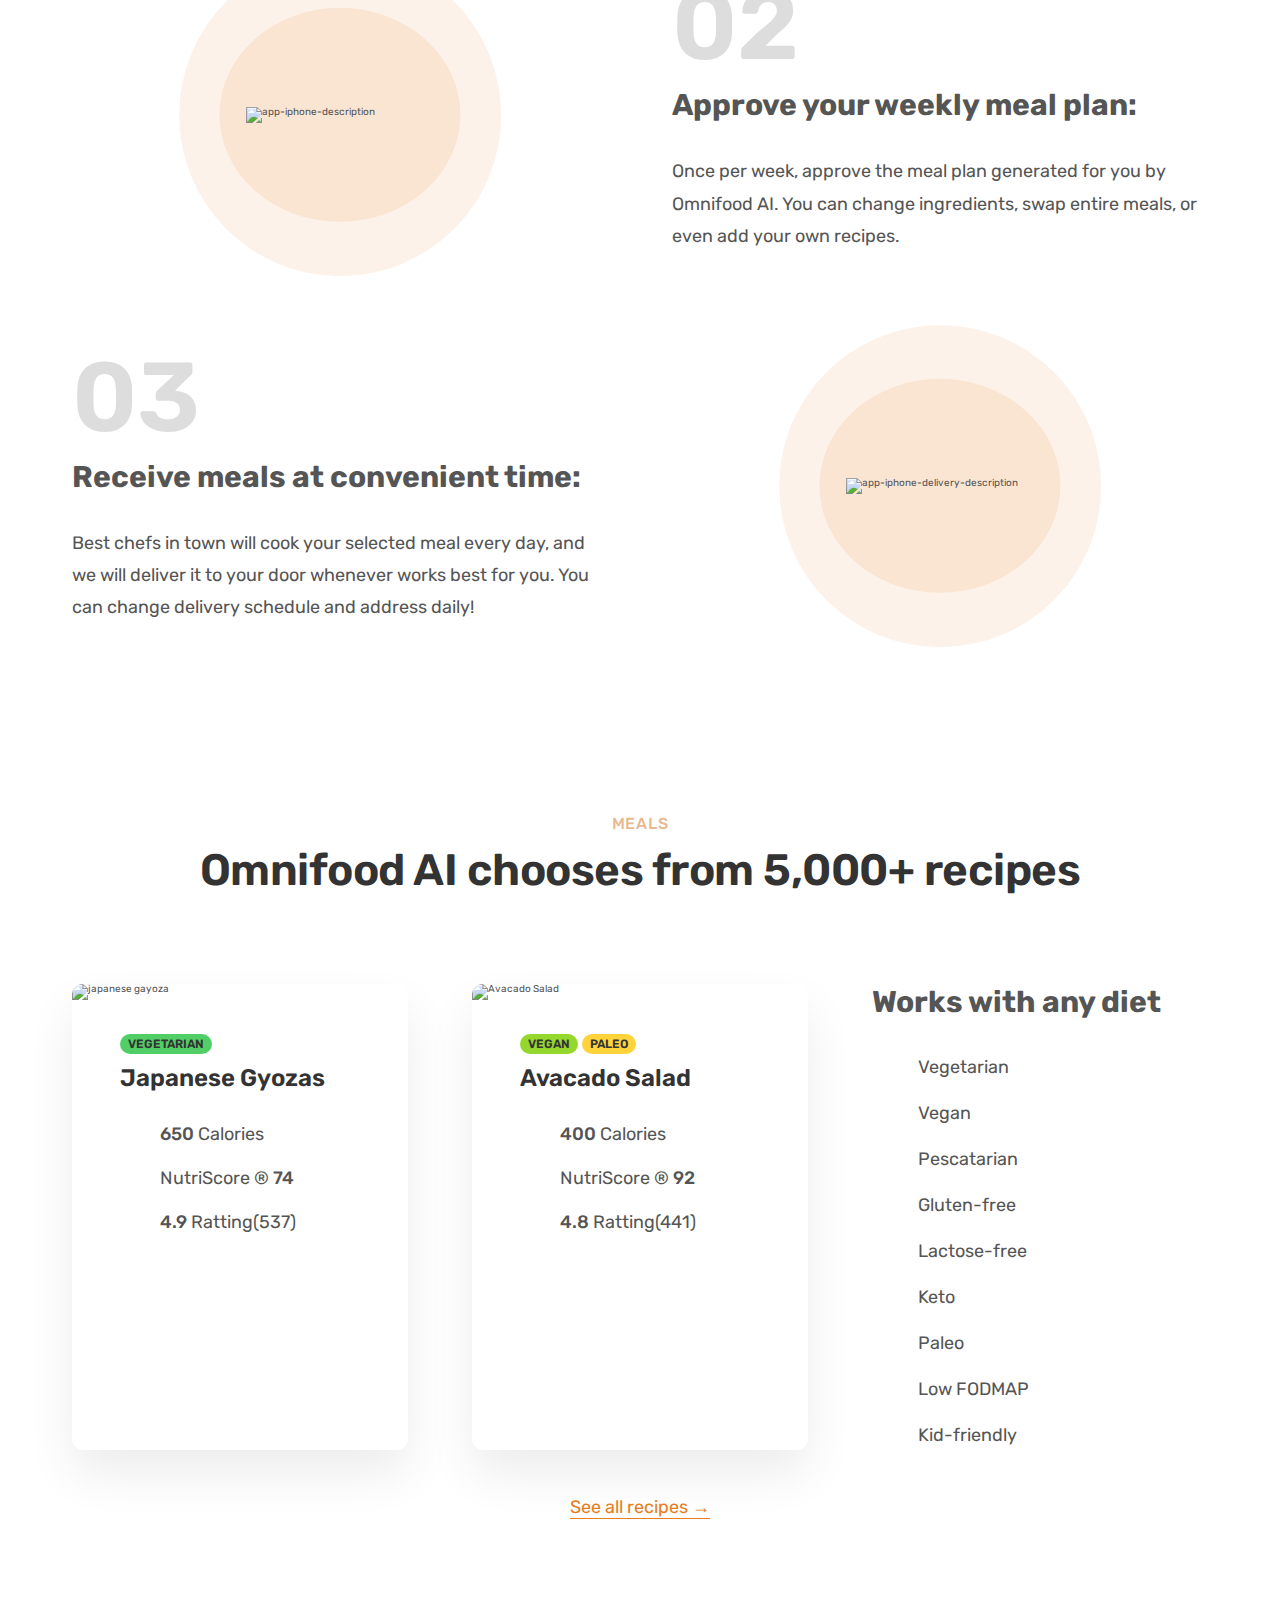
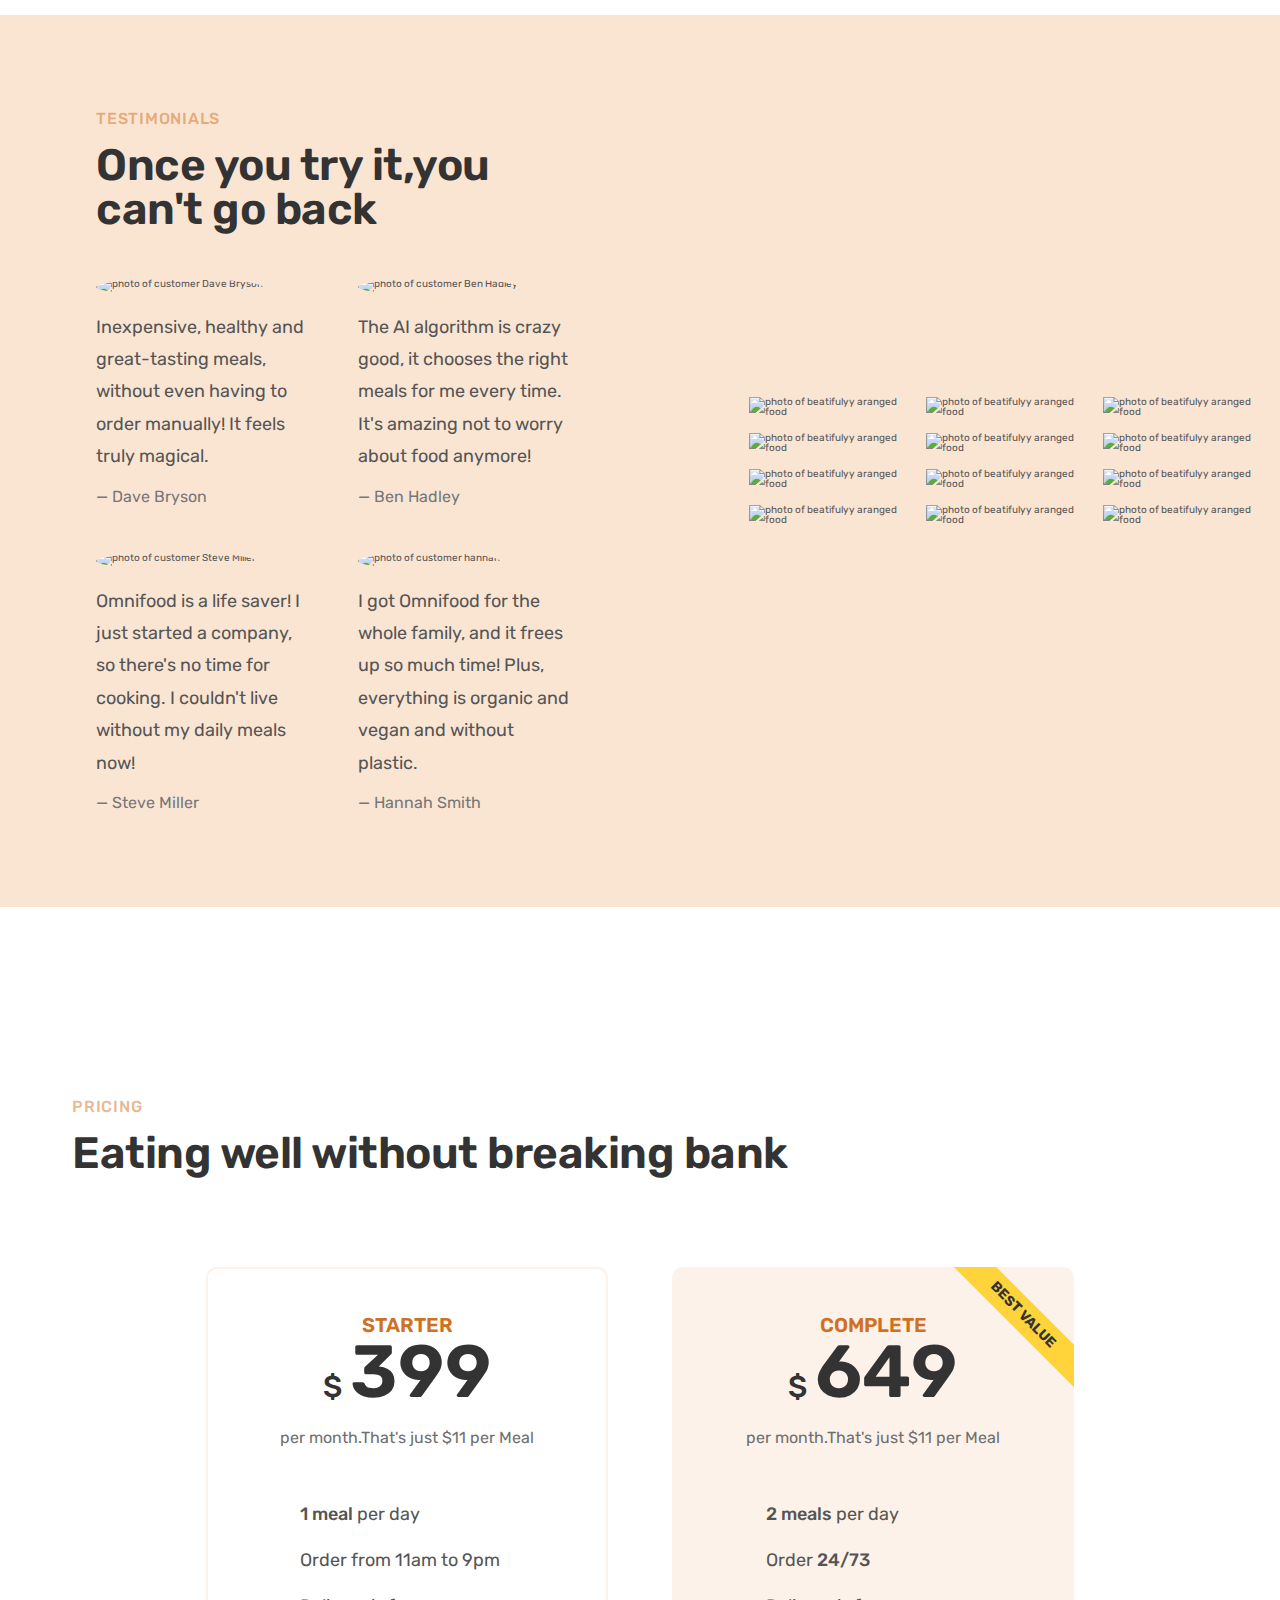
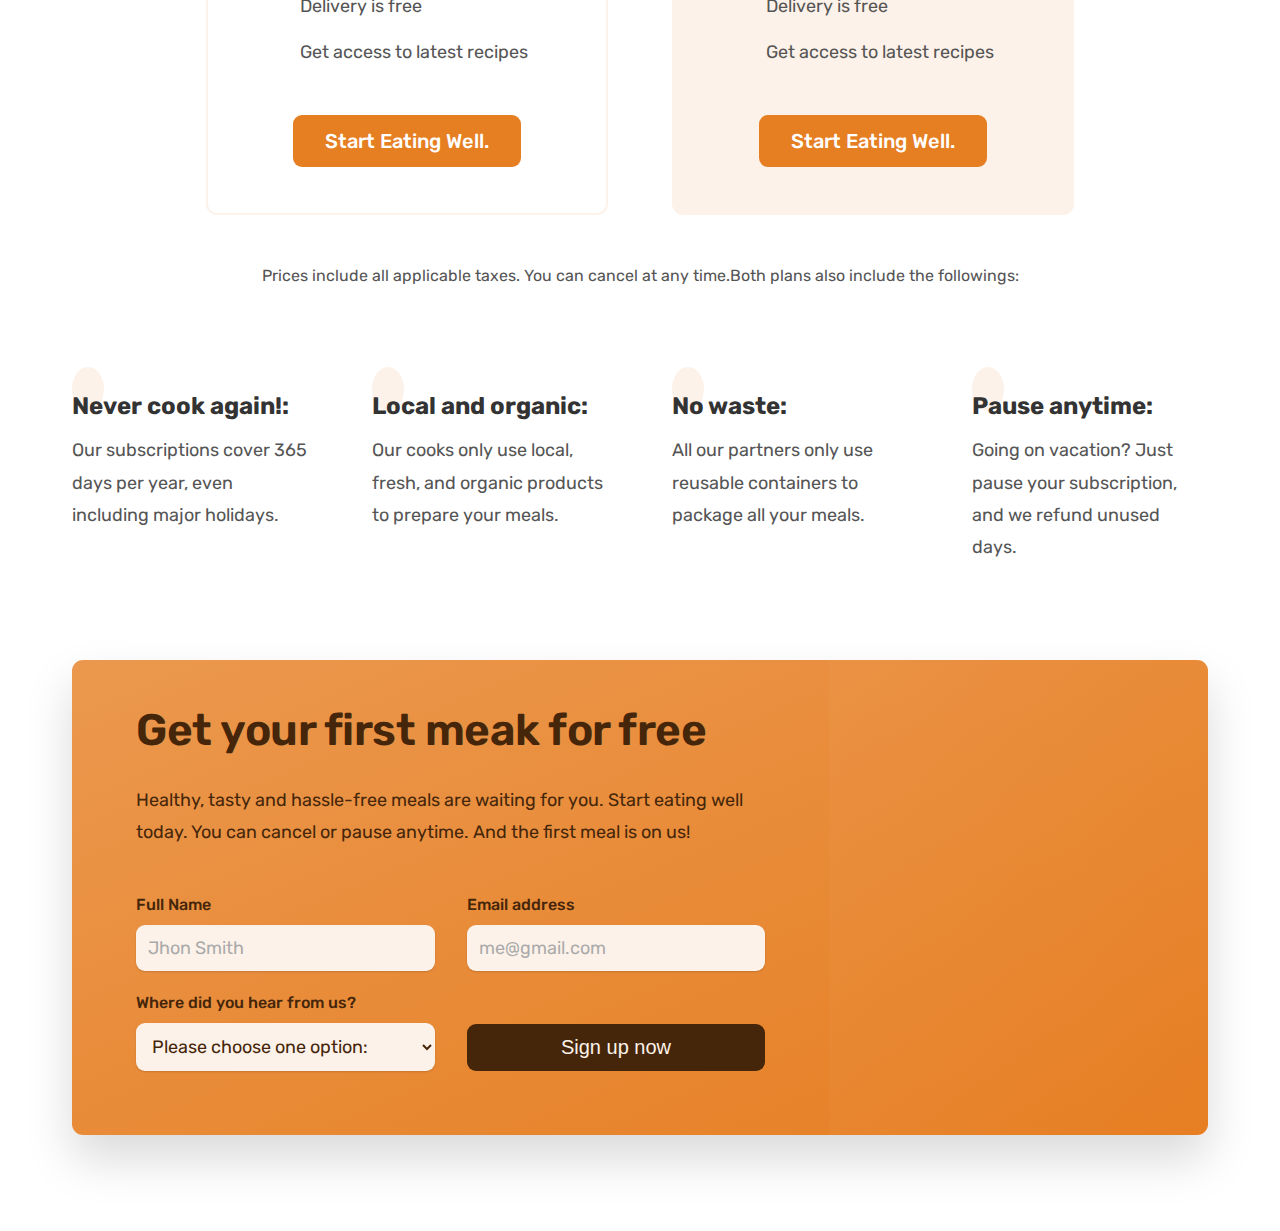
==== commit a9666695: "added a section" ====
--- a/page.html
+++ b/page.html
@@ -605,7 +605,7 @@
                     <option value="Others">Others</option>
                   </select>
                 </div>
-                <button class="CTA-Form-btn btn">Sign up now</button>
+                <button class="Form-btn btn">Sign up now</button>
               </form>
             </div>
             <div
--- a/general.css
+++ b/general.css
@@ -104,11 +104,15 @@
   align-items: center;
 }
 
+*:focus {
+  box-shadow: inset 0 0 0 0.8rem #e67e22;
+}
+
 .Sub-Heading-HW-MS {
   display: block;
   font-size: 1.6rem;
   font-weight: 500;
-  color: #cf711f;
+  color: hsla(28, 74%, 47%, 0.503);
   text-transform: uppercase;
   margin-bottom: 1.6rem;
   letter-spacing: 0.75px;
@@ -152,6 +156,16 @@
   border-bottom: 1px solid transparent;
   transition: all 0.3s;
 }
+.Form-btn {
+  background-color: #45260a;
+  color: #fdf2e9;
+  align-self: self-end;
+  padding: 1.2rem !important;
+}
+.Form-btn:hover {
+  background-color: white;
+  color: #555;
+}
 /**************** 
 Helper classes 
 *****************/
--- a/style.css
+++ b/style.css
@@ -94,7 +94,7 @@
   width: 100%;
   /* text-shadow: 1px 1px 2px #555; */
 }
-
+.btn,
 .btn:link,
 .btn:visited {
   padding: 1.6rem 3.2rem;
@@ -104,6 +104,8 @@
   display: inline-block;
   transition: a 0.3s;
   font-weight: 500;
+  border: none;
+  cursor: pointer;
 }
 
 .Hero-btn-1:link,
@@ -484,7 +486,7 @@
   box-shadow: 0 2.4rem 4.8rem rgba(0, 0, 0, 0.15);
   border-radius: 11px;
   background-image: linear-gradient(to right bottom, #eb984e, #e67e22);
-  height: 50rem;
+  /* height: 50rem; */
   margin-bottom: 9.6rem;
   overflow: hidden;
 }
@@ -518,3 +520,32 @@
   column-gap: 3.2rem;
   row-gap: 2.4rem;
 }
+.CTA-Form label {
+  display: block;
+  font-size: 1.6rem;
+  font-weight: 500;
+  margin-bottom: 1.2rem;
+}
+.CTA-Form input,
+.CTA-Form select {
+  width: 100%;
+  padding: 1.2rem;
+  font-size: 1.8rem;
+  font-family: inherit;
+  border: none;
+  background-color: #fdf2e9;
+  border-radius: 9px;
+  color: inherit;
+  box-shadow: 0 1px 2px rgba(0, 0, 0, 0.15);
+}
+.CTA-Form input::placeholder {
+  color: #aaa;
+}
+
+.CTA-Form select {
+}
+
+.CTA-Form *:focus {
+  outline: none !important;
+  box-shadow: 0 0 0 0.8rem hsla(27, 83%, 95%, 0.504);
+}
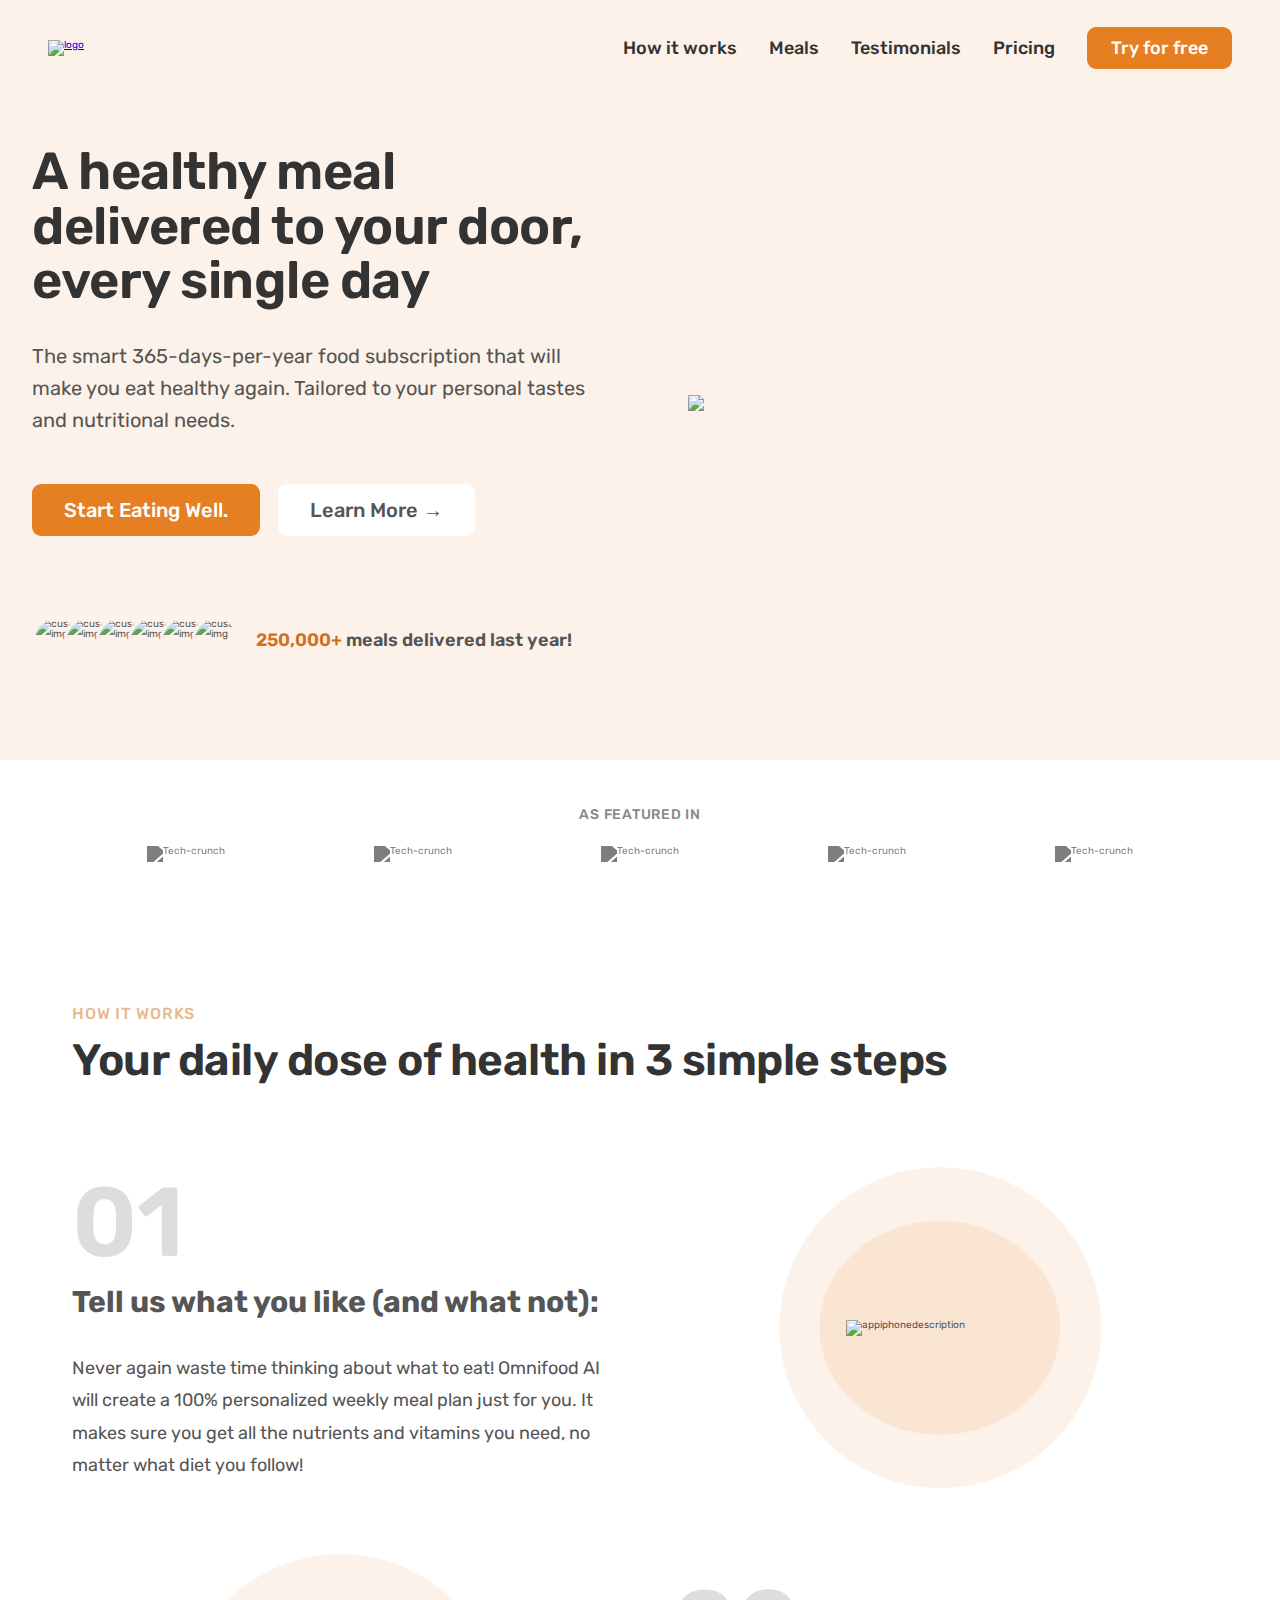
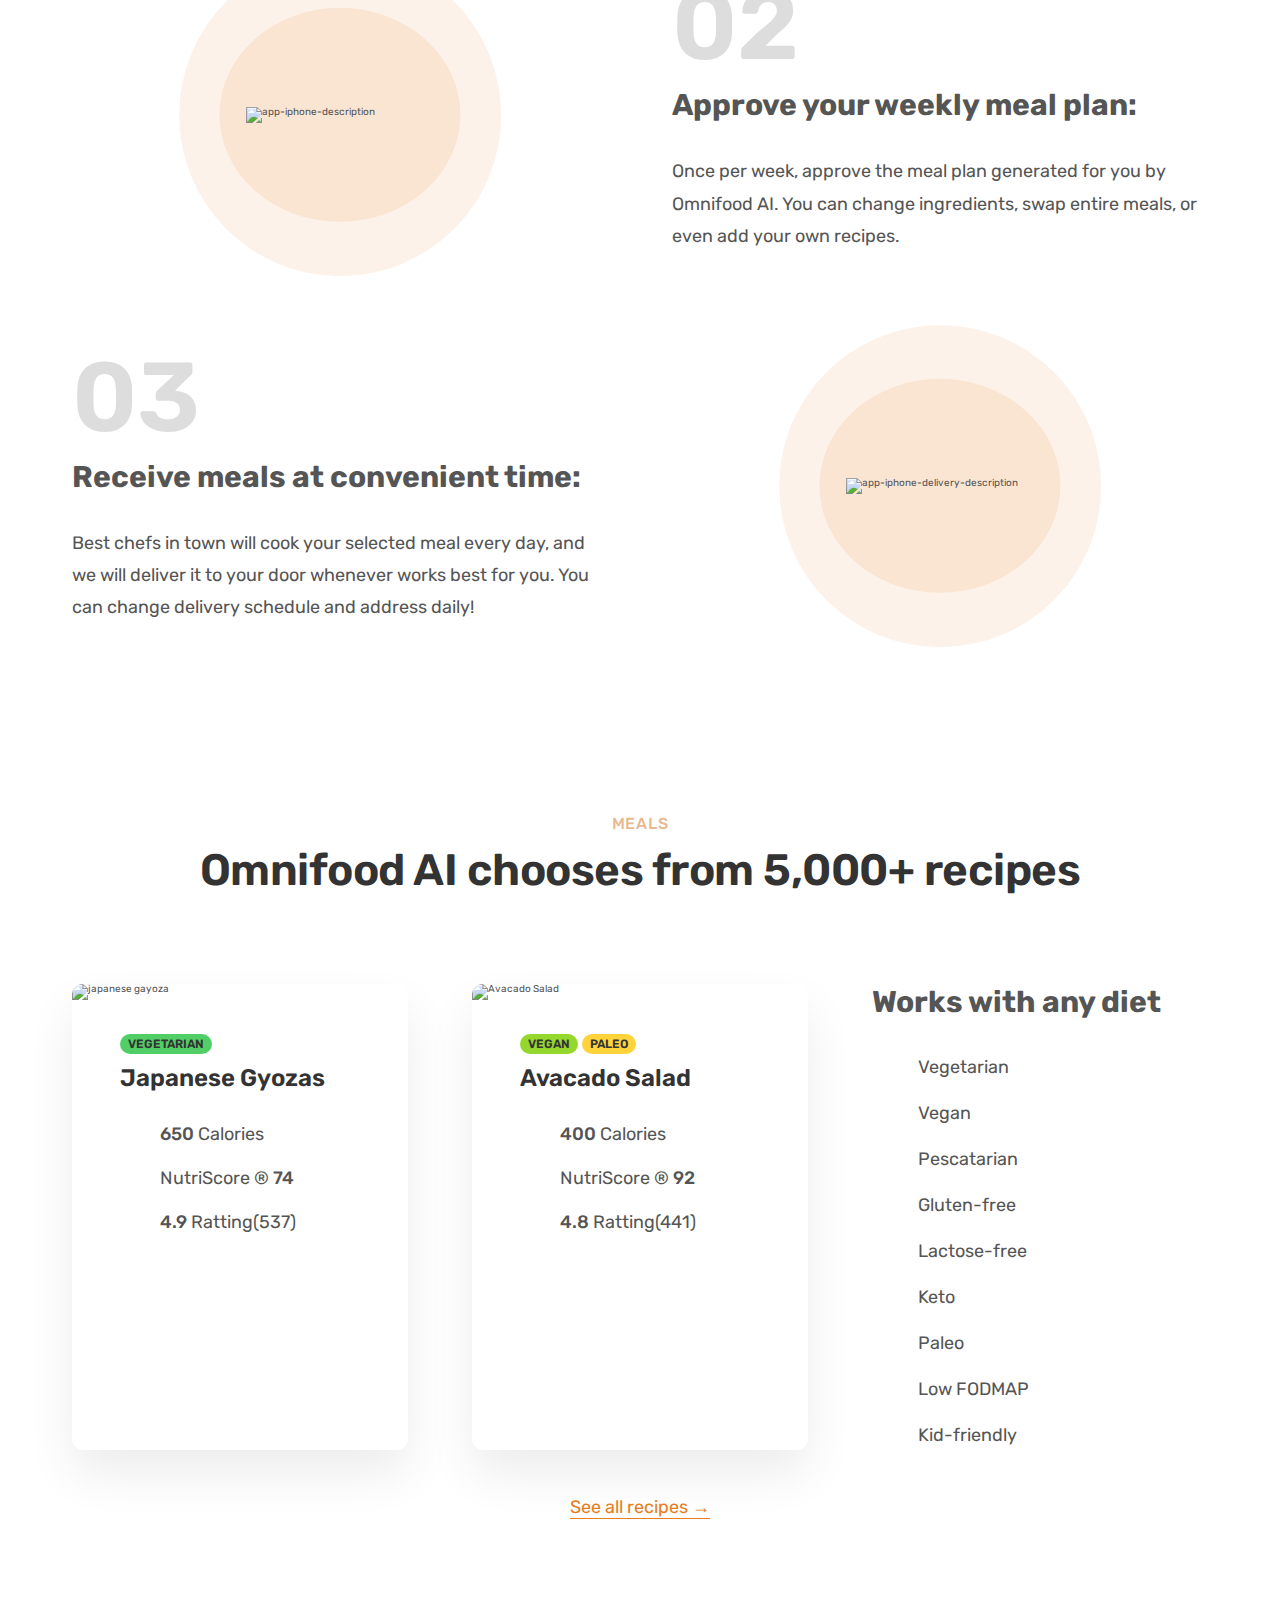
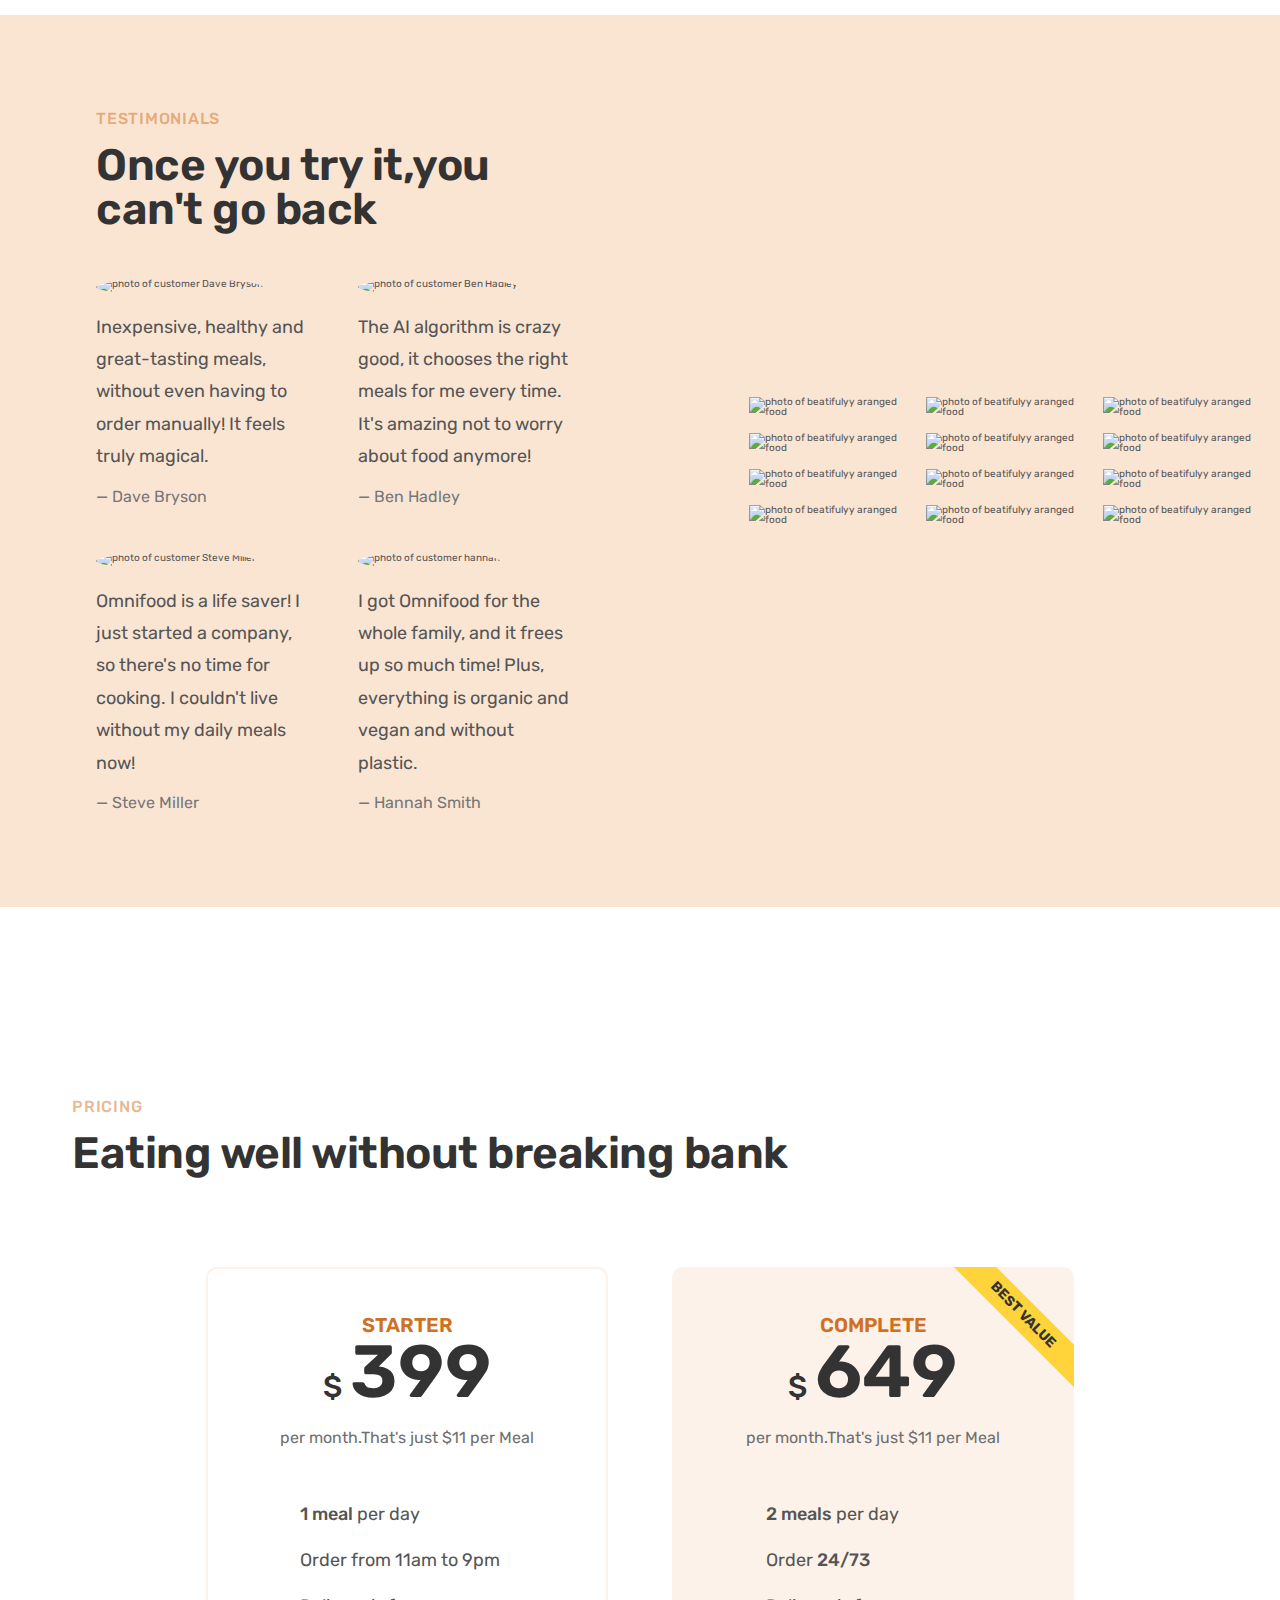
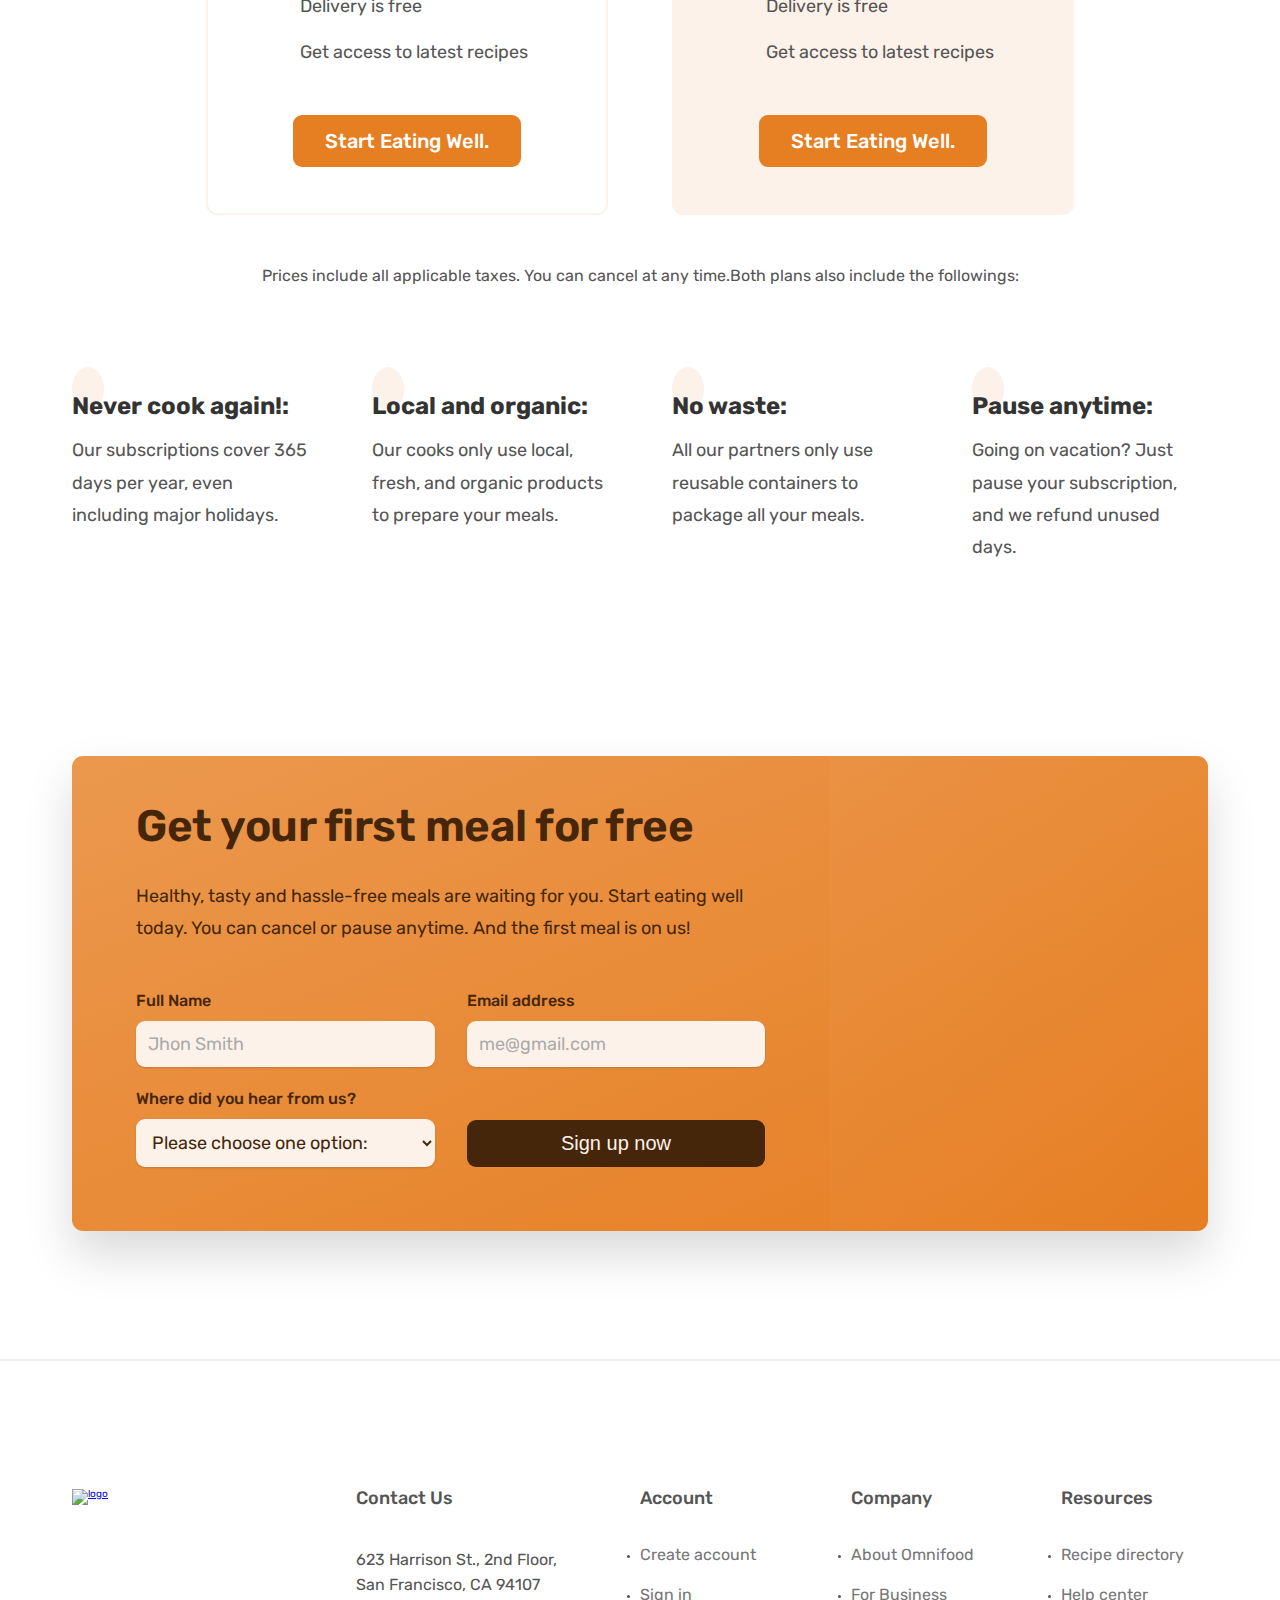
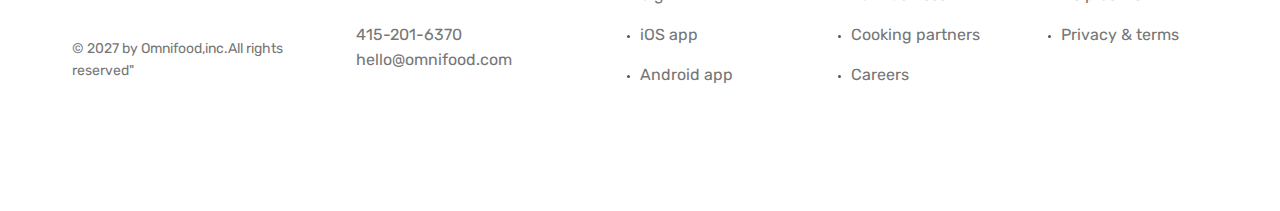
==== commit 9ceea734: "page completed" ====
--- a/page.html
+++ b/page.html
@@ -27,21 +27,24 @@
   </head>
   <body>
     <header class="header">
-      <img class="logo" alt="logo" src="./content/img/omnifood-logo.png" />
+      <a href="#">
+        <img class="logo" alt="logo" src="./content/img/omnifood-logo.png"
+      /></a>
+
       <nav class="Head-Nav">
         <ul class="Head-Nav-List">
-          <li><a class="Head-Nav-link" href="#section1">Section-1</a></li>
-          <li><a class="Head-Nav-link" href="#section2">Section-2</a></li>
-          <li><a class="Head-Nav-link" href="#section3">Section-3</a></li>
-          <li><a class="Head-Nav-link" href="#section4">Section-4</a></li>
+          <li><a class="Head-Nav-link" href="#section1">How it works</a></li>
+          <li><a class="Head-Nav-link" href="#section2">Meals</a></li>
+          <li><a class="Head-Nav-link" href="#section3">Testimonials</a></li>
+          <li><a class="Head-Nav-link" href="#section4">Pricing</a></li>
           <li>
-            <a class="Head-Nav-link Nav-lst" href="#section5">Section-5</a>
+            <a class="Head-Nav-link Nav-lst" href="#section5">Try for free</a>
           </li>
         </ul>
       </nav>
     </header>
     <main>
-      <section class="Hero-Section" id="section1">
+      <section class="Hero-Section">
         <div class="Hero-Card">
           <div class="Hero-Text-Area">
             <h1 class="Hero-Branding Heading-Primary">
@@ -94,7 +97,7 @@
         </div>
       </section>
 
-      <section class="Featured-Section" id="section2">
+      <section class="Featured-Section">
         <div class="container">
           <h2 class="Featured-Heading">AS Featured In</h2>
           <div class="Logos">
@@ -127,7 +130,7 @@
         </div>
       </section>
 
-      <section class="How-It-Works" id="section3">
+      <section class="How-It-Works" id="section1">
         <div class="container HW-Headings">
           <span class="Sub-Heading-HW-MS">How It Works</span>
           <h2 class="Secondary-Heading">
@@ -191,7 +194,7 @@
           </div>
         </div>
       </section>
-      <section class="Section-Meals">
+      <section class="Section-Meals" id="section2">
         <div class="container MS-Headings Center-Text">
           <span class="Sub-Heading-HW-MS">Meals</span>
           <h2 class="Secondary-Heading">
@@ -315,7 +318,7 @@
           <a href="#" class="Link">See all recipes &rarr;</a>
         </div>
       </section>
-      <section class="Testimonial-Section grid grid-2-cols">
+      <section class="Testimonial-Section grid grid-2-cols" id="section3">
         <div class="Tesimonials-conatiner">
           <span class="Sub-Heading-HW-MS">Testimonials</span>
           <h2 style="margin-bottom: 4.8rem" class="Secondary-Heading">
@@ -460,7 +463,7 @@
           </figure>
         </div>
       </section>
-      <section class="Pricing-Section">
+      <section class="Pricing-Section" id="section4">
         <div class="container MS-Headings">
           <span class="Sub-Heading-HW-MS">Pricing</span>
           <h2 class="Secondary-Heading">Eating well without breaking bank</h2>
@@ -564,11 +567,11 @@
           </div>
         </div>
       </section>
-      <section class="CTA-Section">
+      <section class="CTA-Section" id="section5">
         <div class="container">
           <div class="CTA-Layout">
             <div class="CTA-Textbox">
-              <h2 class="Secondary-Heading">Get your first meak for free</h2>
+              <h2 class="Secondary-Heading">Get your first meal for free</h2>
               <p class="CTA-Text">
                 Healthy, tasty and hassle-free meals are waiting for you. Start
                 eating well today. You can cancel or pause anytime. And the
@@ -617,5 +620,79 @@
         </div>
       </section>
     </main>
+    <footer class="footer">
+      <div class="container grid grid--footer">
+        <div class="Logo-clmn">
+          <a href="#">
+            <img
+              class="Footer-logo logo"
+              alt="logo"
+              src="./content/img/omnifood-logo.png"
+          /></a>
+          <ul class="Social-links">
+            <li>
+              <a class="Footer-link" href="#"
+                ><ion-icon class="Social-icon" name="logo-instagram"></ion-icon>
+              </a>
+            </li>
+            <li>
+              <a class="Footer-link" href="#"
+                ><ion-icon class="Social-icon" name="logo-twitter"></ion-icon>
+              </a>
+            </li>
+            <li>
+              <a class="Footer-link" href="#"
+                ><ion-icon class="Social-icon" name="logo-facebook"></ion-icon>
+              </a>
+            </li>
+          </ul>
+          <p class="Copyright">
+            &copy; 2027 by Omnifood,inc.All rights reserved"
+          </p>
+        </div>
+        <div class="Address-clmn">
+          <p class="Footer-heading">Contact Us</p>
+          <address class="contacts">
+            <p class="F-address">
+              623 Harrison St., 2nd Floor, San Francisco, CA 94107
+            </p>
+            <p>
+              <a class="Footer-link" href="tel:415-201-6370">415-201-6370</a>
+              <br />
+              <a class="Footer-link" href="mailto:hello@omnifood.com"
+                >hello@omnifood.com</a
+              >
+            </p>
+          </address>
+        </div>
+
+        <nav class="Nav-clmn">
+          <p class="Footer-heading">Account</p>
+          <ul class="footer-nav">
+            <li><a class="Footer-link" href="#">Create account</a></li>
+            <li><a class="Footer-link" href="#">Sign in</a></li>
+            <li><a class="Footer-link" href="#">iOS app</a></li>
+            <li><a class="Footer-link" href="#">Android app</a></li>
+          </ul>
+        </nav>
+        <nav class="Nav-clmn">
+          <p class="Footer-heading">Company</p>
+          <ul class="footer-nav">
+            <li><a class="Footer-link" href="#">About Omnifood</a></li>
+            <li><a class="Footer-link" href="#">For Business</a></li>
+            <li><a class="Footer-link" href="#">Cooking partners</a></li>
+            <li><a class="Footer-link" href="#">Careers</a></li>
+          </ul>
+        </nav>
+        <nav class="Nav-clmn">
+          <p class="Footer-heading">Resources</p>
+          <ul class="footer-nav">
+            <li><a class="Footer-link" href="#">Recipe directory</a></li>
+            <li><a class="Footer-link" href="#">Help center</a></li>
+            <li><a class="Footer-link" href="#">Privacy & terms</a></li>
+          </ul>
+        </nav>
+      </div>
+    </footer>
   </body>
 </html>
--- a/general.css
+++ b/general.css
@@ -100,12 +100,18 @@
   grid-template-columns: repeat(4, 1fr);
 }
 
+.grid-5-cols {
+  grid-template-columns: repeat(5, 1fr);
+}
+
 .grid-v-alignCent {
   align-items: center;
 }
 
 *:focus {
-  box-shadow: inset 0 0 0 0.8rem #e67e22;
+  box-shadow: inset 0 0 0 0.3rem #e67e22;
+  padding: 5px;
+  outline: none;
 }
 
 .Sub-Heading-HW-MS {
--- a/style.css
+++ b/style.css
@@ -479,6 +479,12 @@
   font-size: 1.8rem;
   line-height: 1.8;
 }
+/************
+CTA section
+****************/
+.CTA-Section {
+  padding: 9.6rem 0 12.8rem 0;
+}
 .CTA-Layout {
   display: grid;
   grid-template-columns: 2fr 1fr;
@@ -487,7 +493,7 @@
   border-radius: 11px;
   background-image: linear-gradient(to right bottom, #eb984e, #e67e22);
   /* height: 50rem; */
-  margin-bottom: 9.6rem;
+  /* margin-bottom: 9.6rem; */
   overflow: hidden;
 }
 .CTA-Textbox .Secondary-Heading {
@@ -549,3 +555,67 @@
   outline: none !important;
   box-shadow: 0 0 0 0.8rem hsla(27, 83%, 95%, 0.504);
 }
+
+/************
+footer section
+****************/
+.grid--footer {
+  grid-template-columns: 1.5fr 1.5fr 1fr 1fr 1fr;
+}
+.footer {
+  padding: 12.8rem 0;
+  border-top: 2px solid #eee;
+}
+.Logo-clmn {
+  display: flex;
+  flex-direction: column;
+  justify-content: space-between;
+}
+.Footer-logo {
+  display: block;
+  margin-bottom: 3.2rem;
+}
+.F-address {
+  margin-bottom: 2.4rem;
+}
+.contacts {
+  font-style: normal;
+  font-size: 1.6rem;
+  line-height: 1.6;
+}
+.Social-links {
+  list-style: none;
+  display: flex;
+  gap: 2.4rem;
+}
+.Social-icon {
+  height: 2.4rem;
+  width: 2.4rem;
+}
+.Copyright {
+  font-size: 1.4rem;
+  color: #767676;
+  line-height: 1.6;
+  margin-top: auto;
+}
+.footer-nav {
+  display: flex;
+  flex-direction: column;
+  gap: 2.4rem;
+}
+.Footer-heading {
+  font-size: 1.8rem;
+  font-weight: 500;
+  margin-bottom: 4rem;
+}
+
+.Footer-link:link,
+.Footer-link:visited {
+  text-decoration: none;
+  font-size: 1.6rem;
+  color: #767676;
+}
+.Footer-link:hover,
+.Footer-link:active {
+  color: #555;
+}
